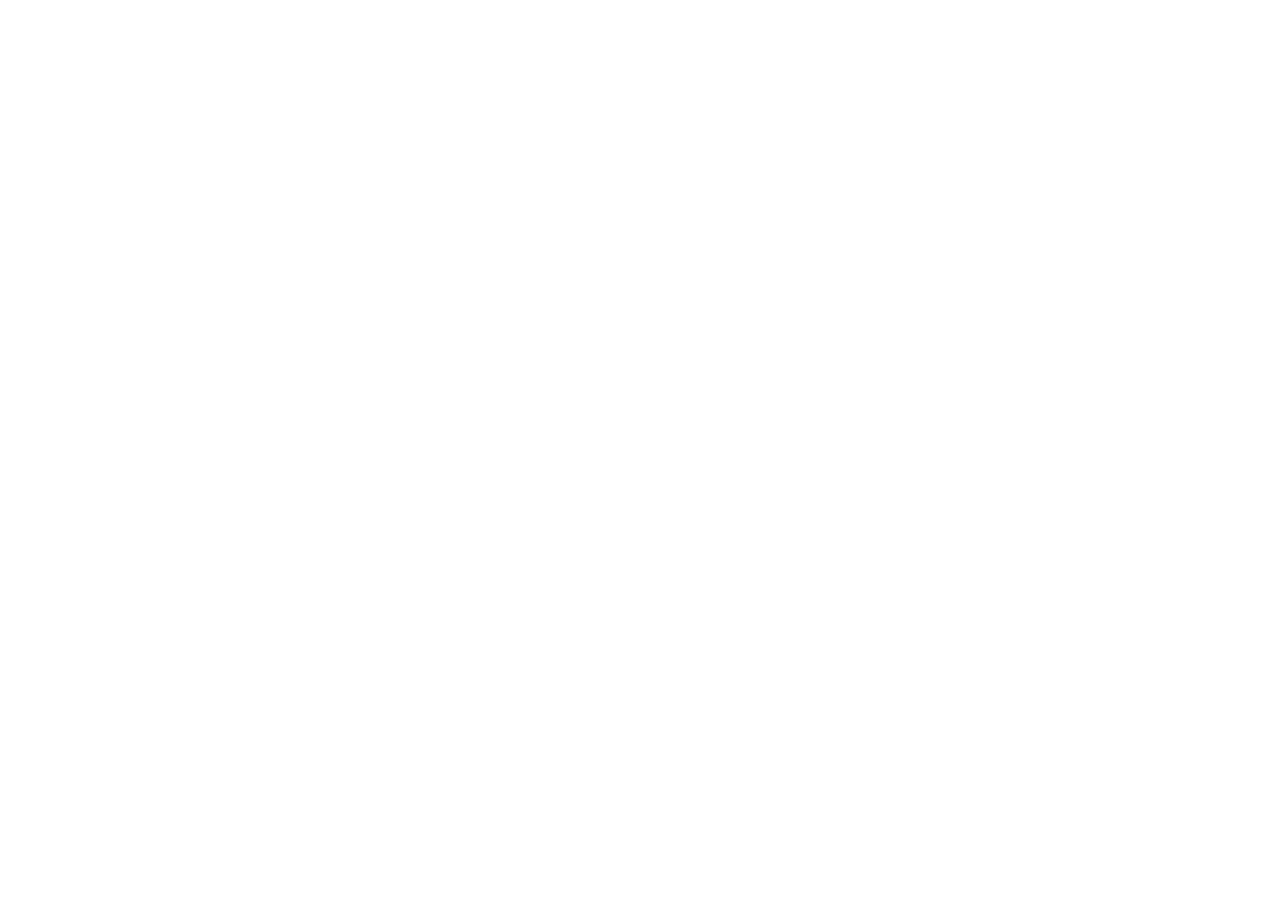
==== index.html @ 5cf5d4e7 "调整文件夹位置" ====
<!DOCTYPE html>
<html lang="en">
<head>
    <meta charset="UTF-8">
    <meta name="viewport" content="width=device-width, initial-scale=1.0">
    <title>Document</title>
</head>
<body>
    
</body>
</html>
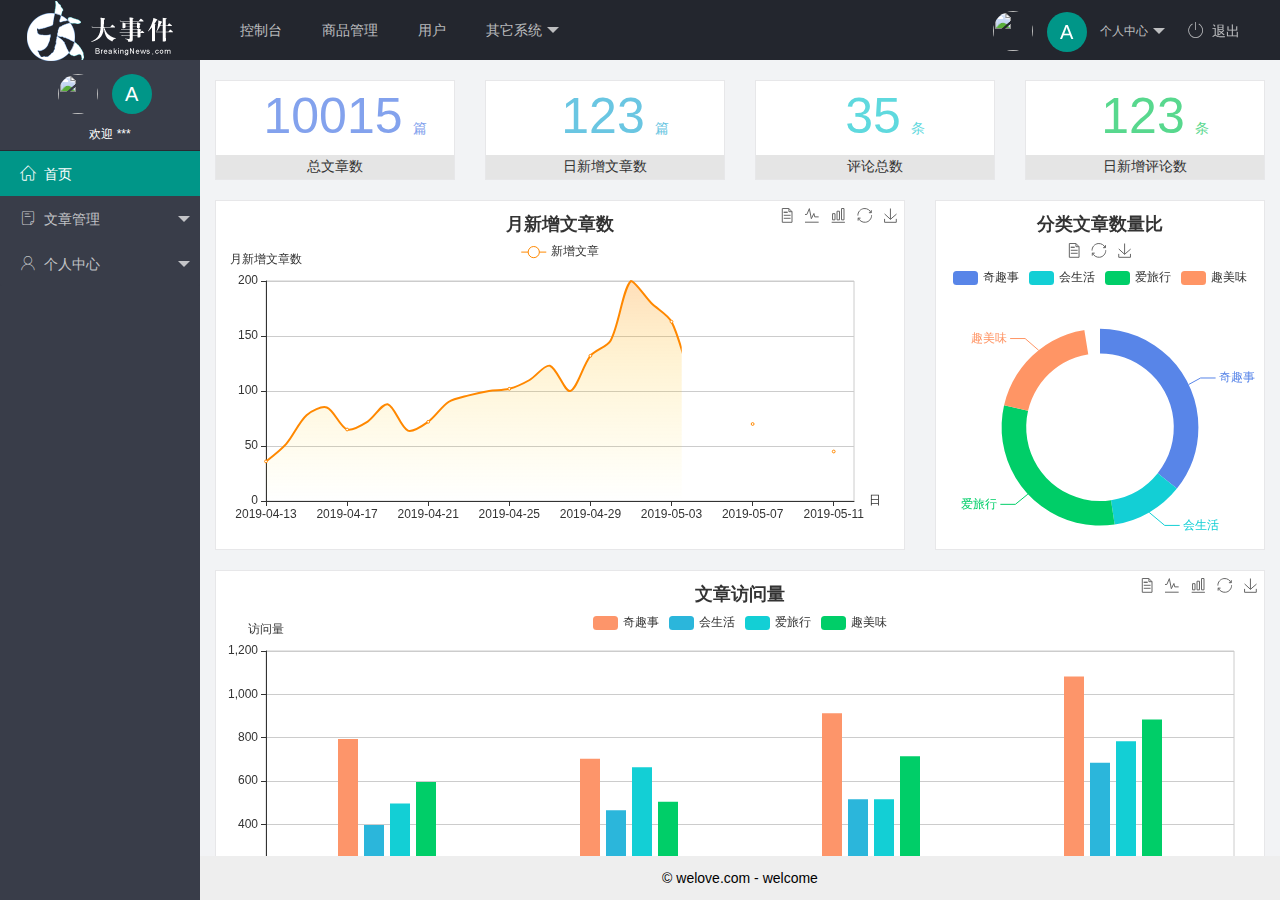
==== commit f9eed63c: "index.html over" ====
--- a/index.html
+++ b/index.html
@@ -1,11 +1,104 @@
 <!DOCTYPE html>
 <html lang="en">
+
 <head>
     <meta charset="UTF-8">
     <meta name="viewport" content="width=device-width, initial-scale=1.0">
-    <title>Document</title>
+    <title>后台首页</title>
+    <!-- <link rel="icon" href="favicon.ico"> -->
+    <link rel="stylesheet" href="/assets/lib/layui/css/layui.css">
+    <link rel="stylesheet" href="/assets/fonts/iconfont.css">
+    <link rel="stylesheet" href="/assets/css/index.css">
+    <script src="/assets/lib/jquery.js"></script>
+    <script src="/assets/js/baseAjax.js"></script>
+    <script src="/assets/js/index.js"></script>
 </head>
-<body>
-    
+
+<body class="layui-layout-body">
+    <div class="layui-layout layui-layout-admin">
+        <div class="layui-header">
+            <div class="layui-logo">
+                <img src="/assets/images/logo.png" alt="">
+            </div>
+            <!-- 头部区域（可配合layui已有的水平导航） -->
+            <ul class="layui-nav layui-layout-left">
+                <li class="layui-nav-item"><a href="">控制台</a></li>
+                <li class="layui-nav-item"><a href="">商品管理</a></li>
+                <li class="layui-nav-item"><a href="">用户</a></li>
+                <li class="layui-nav-item">
+                    <a href="javascript:;">其它系统</a>
+                    <dl class="layui-nav-child">
+                        <dd><a href="">邮件管理</a></dd>
+                        <dd><a href="">消息管理</a></dd>
+                        <dd><a href="">授权管理</a></dd>
+                    </dl>
+                </li>
+            </ul>
+            <ul class="layui-nav layui-layout-right">
+                <li class="layui-nav-item">
+                    <a href="javascript:;" class="userinfo">
+                        <img src="http://t.cn/RCzsdCq" class="layui-nav-img" />
+                        <span class="text-avatar">A</span>
+                        个人中心
+                    </a>
+                    <dl class="layui-nav-child">
+                        <dd><a href="/user/user_info.html" target="fm">基本资料</a></dd>
+                        <dd><a href="">更换头像</a></dd>
+                        <dd><a href="">重置密码</a></dd>
+                    </dl>
+                </li>
+                <li class="layui-nav-item"><a href="javascript:;" id="btn-logout"><span
+                            class="iconfont icon-tuichu"></span>退出</a></li>
+            </ul>
+        </div>
+
+        <div class="layui-side layui-bg-black">
+            <div class="layui-side-scroll">
+                <div class="userinfo">
+                    <img src="http://t.cn/RCzsdCq" class="layui-nav-img" />
+                    <span class="text-avatar">A</span>
+                    <div id="welcome">欢迎 ***</div>
+                </div>
+                <!-- 左侧导航区域（可配合layui已有的垂直导航） -->
+                <ul class="layui-nav layui-nav-tree" lay-shrink="all" lay-filter="test">
+                    <li class="layui-nav-item layui-this">
+                        <a href="/home/dashboard.html" target="fm"><span class="iconfont icon-home"></span>首页</a>
+                    </li>
+                    <li class="layui-nav-item">
+                        <a href="javascript:;"><span class="iconfont icon-16"></span>文章管理</a>
+                        <dl class="layui-nav-child">
+                            <dd><a href="javascript:;"><i class="layui-icon layui-icon-app"></i>文章类别</a></dd>
+                            <dd><a href="javascript:;"><i class="layui-icon layui-icon-app"></i>文章列表</a></dd>
+                            <dd><a href="javascript:;"><i class="layui-icon layui-icon-app"></i>发布文章</a></dd>
+                        </dl>
+                    </li>
+                    <li class="layui-nav-item">
+                        <a href="javascript:;"><span class="iconfont icon-user"></span>个人中心</a>
+                        <dl class="layui-nav-child">
+                            <dd><a href="/user/user_info.html" target="fm"><i
+                                        class="layui-icon layui-icon-app"></i>基本资料</a></dd>
+                            <dd><a href="javascript:;"><i class="layui-icon layui-icon-app"></i>更换头像</a></dd>
+                            <dd><a href="javascript:;"><i class="layui-icon layui-icon-app"></i>重置密码</a></dd>
+                        </dl>
+                    </li>
+                </ul>
+            </div>
+        </div>
+
+        <div class="layui-body">
+            <!-- 内容主体区域 -->
+            <iframe name="fm" src="/home/dashboard.html" frameborder="0">
+
+            </iframe>
+        </div>
+
+        <div class="layui-footer">
+            <!-- 底部固定区域 -->
+            © welove.com - welcome
+        </div>
+    </div>
+    <script src="/assets/lib/layui/layui.all.js"></script>
+
 </body>
+
 </html>--- a/assets/lib/layui/css/layui.css
+++ b/assets/lib/layui/css/layui.css
@@ -0,0 +1,2 @@
+/** layui-v2.5.5 MIT License By https://www.layui.com */
+ .layui-inline,img{display:inline-block;vertical-align:middle}h1,h2,h3,h4,h5,h6{font-weight:400}.layui-edge,.layui-header,.layui-inline,.layui-main{position:relative}.layui-body,.layui-edge,.layui-elip{overflow:hidden}.layui-btn,.layui-edge,.layui-inline,img{vertical-align:middle}.layui-btn,.layui-disabled,.layui-icon,.layui-unselect{-moz-user-select:none;-webkit-user-select:none;-ms-user-select:none}.layui-elip,.layui-form-checkbox span,.layui-form-pane .layui-form-label{text-overflow:ellipsis;white-space:nowrap}.layui-breadcrumb,.layui-tree-btnGroup{visibility:hidden}blockquote,body,button,dd,div,dl,dt,form,h1,h2,h3,h4,h5,h6,input,li,ol,p,pre,td,textarea,th,ul{margin:0;padding:0;-webkit-tap-highlight-color:rgba(0,0,0,0)}a:active,a:hover{outline:0}img{border:none}li{list-style:none}table{border-collapse:collapse;border-spacing:0}h4,h5,h6{font-size:100%}button,input,optgroup,option,select,textarea{font-family:inherit;font-size:inherit;font-style:inherit;font-weight:inherit;outline:0}pre{white-space:pre-wrap;white-space:-moz-pre-wrap;white-space:-pre-wrap;white-space:-o-pre-wrap;word-wrap:break-word}body{line-height:24px;font:14px Helvetica Neue,Helvetica,PingFang SC,Tahoma,Arial,sans-serif}hr{height:1px;margin:10px 0;border:0;clear:both}a{color:#333;text-decoration:none}a:hover{color:#777}a cite{font-style:normal;*cursor:pointer}.layui-border-box,.layui-border-box *{box-sizing:border-box}.layui-box,.layui-box *{box-sizing:content-box}.layui-clear{clear:both;*zoom:1}.layui-clear:after{content:'\20';clear:both;*zoom:1;display:block;height:0}.layui-inline{*display:inline;*zoom:1}.layui-edge{display:inline-block;width:0;height:0;border-width:6px;border-style:dashed;border-color:transparent}.layui-edge-top{top:-4px;border-bottom-color:#999;border-bottom-style:solid}.layui-edge-right{border-left-color:#999;border-left-style:solid}.layui-edge-bottom{top:2px;border-top-color:#999;border-top-style:solid}.layui-edge-left{border-right-color:#999;border-right-style:solid}.layui-disabled,.layui-disabled:hover{color:#d2d2d2!important;cursor:not-allowed!important}.layui-circle{border-radius:100%}.layui-show{display:block!important}.layui-hide{display:none!important}@font-face{font-family:layui-icon;src:url(../font/iconfont.eot?v=250);src:url(../font/iconfont.eot?v=250#iefix) format('embedded-opentype'),url(../font/iconfont.woff2?v=250) format('woff2'),url(../font/iconfont.woff?v=250) format('woff'),url(../font/iconfont.ttf?v=250) format('truetype'),url(../font/iconfont.svg?v=250#layui-icon) format('svg')}.layui-icon{font-family:layui-icon!important;font-size:16px;font-style:normal;-webkit-font-smoothing:antialiased;-moz-osx-font-smoothing:grayscale}.layui-icon-reply-fill:before{content:"\e611"}.layui-icon-set-fill:before{content:"\e614"}.layui-icon-menu-fill:before{content:"\e60f"}.layui-icon-search:before{content:"\e615"}.layui-icon-share:before{content:"\e641"}.layui-icon-set-sm:before{content:"\e620"}.layui-icon-engine:before{content:"\e628"}.layui-icon-close:before{content:"\1006"}.layui-icon-close-fill:before{content:"\1007"}.layui-icon-chart-screen:before{content:"\e629"}.layui-icon-star:before{content:"\e600"}.layui-icon-circle-dot:before{content:"\e617"}.layui-icon-chat:before{content:"\e606"}.layui-icon-release:before{content:"\e609"}.layui-icon-list:before{content:"\e60a"}.layui-icon-chart:before{content:"\e62c"}.layui-icon-ok-circle:before{content:"\1005"}.layui-icon-layim-theme:before{content:"\e61b"}.layui-icon-table:before{content:"\e62d"}.layui-icon-right:before{content:"\e602"}.layui-icon-left:before{content:"\e603"}.layui-icon-cart-simple:before{content:"\e698"}.layui-icon-face-cry:before{content:"\e69c"}.layui-icon-face-smile:before{content:"\e6af"}.layui-icon-survey:before{content:"\e6b2"}.layui-icon-tree:before{content:"\e62e"}.layui-icon-upload-circle:before{content:"\e62f"}.layui-icon-add-circle:before{content:"\e61f"}.layui-icon-download-circle:before{content:"\e601"}.layui-icon-templeate-1:before{content:"\e630"}.layui-icon-util:before{content:"\e631"}.layui-icon-face-surprised:before{content:"\e664"}.layui-icon-edit:before{content:"\e642"}.layui-icon-speaker:before{content:"\e645"}.layui-icon-down:before{content:"\e61a"}.layui-icon-file:before{content:"\e621"}.layui-icon-layouts:before{content:"\e632"}.layui-icon-rate-half:before{content:"\e6c9"}.layui-icon-add-circle-fine:before{content:"\e608"}.layui-icon-prev-circle:before{content:"\e633"}.layui-icon-read:before{content:"\e705"}.layui-icon-404:before{content:"\e61c"}.layui-icon-carousel:before{content:"\e634"}.layui-icon-help:before{content:"\e607"}.layui-icon-code-circle:before{content:"\e635"}.layui-icon-water:before{content:"\e636"}.layui-icon-username:before{content:"\e66f"}.layui-icon-find-fill:before{content:"\e670"}.layui-icon-about:before{content:"\e60b"}.layui-icon-location:before{content:"\e715"}.layui-icon-up:before{content:"\e619"}.layui-icon-pause:before{content:"\e651"}.layui-icon-date:before{content:"\e637"}.layui-icon-layim-uploadfile:before{content:"\e61d"}.layui-icon-delete:before{content:"\e640"}.layui-icon-play:before{content:"\e652"}.layui-icon-top:before{content:"\e604"}.layui-icon-friends:before{content:"\e612"}.layui-icon-refresh-3:before{content:"\e9aa"}.layui-icon-ok:before{content:"\e605"}.layui-icon-layer:before{content:"\e638"}.layui-icon-face-smile-fine:before{content:"\e60c"}.layui-icon-dollar:before{content:"\e659"}.layui-icon-group:before{content:"\e613"}.layui-icon-layim-download:before{content:"\e61e"}.layui-icon-picture-fine:before{content:"\e60d"}.layui-icon-link:before{content:"\e64c"}.layui-icon-diamond:before{content:"\e735"}.layui-icon-log:before{content:"\e60e"}.layui-icon-rate-solid:before{content:"\e67a"}.layui-icon-fonts-del:before{content:"\e64f"}.layui-icon-unlink:before{content:"\e64d"}.layui-icon-fonts-clear:before{content:"\e639"}.layui-icon-triangle-r:before{content:"\e623"}.layui-icon-circle:before{content:"\e63f"}.layui-icon-radio:before{content:"\e643"}.layui-icon-align-center:before{content:"\e647"}.layui-icon-align-right:before{content:"\e648"}.layui-icon-align-left:before{content:"\e649"}.layui-icon-loading-1:before{content:"\e63e"}.layui-icon-return:before{content:"\e65c"}.layui-icon-fonts-strong:before{content:"\e62b"}.layui-icon-upload:before{content:"\e67c"}.layui-icon-dialogue:before{content:"\e63a"}.layui-icon-video:before{content:"\e6ed"}.layui-icon-headset:before{content:"\e6fc"}.layui-icon-cellphone-fine:before{content:"\e63b"}.layui-icon-add-1:before{content:"\e654"}.layui-icon-face-smile-b:before{content:"\e650"}.layui-icon-fonts-html:before{content:"\e64b"}.layui-icon-form:before{content:"\e63c"}.layui-icon-cart:before{content:"\e657"}.layui-icon-camera-fill:before{content:"\e65d"}.layui-icon-tabs:before{content:"\e62a"}.layui-icon-fonts-code:before{content:"\e64e"}.layui-icon-fire:before{content:"\e756"}.layui-icon-set:before{content:"\e716"}.layui-icon-fonts-u:before{content:"\e646"}.layui-icon-triangle-d:before{content:"\e625"}.layui-icon-tips:before{content:"\e702"}.layui-icon-picture:before{content:"\e64a"}.layui-icon-more-vertical:before{content:"\e671"}.layui-icon-flag:before{content:"\e66c"}.layui-icon-loading:before{content:"\e63d"}.layui-icon-fonts-i:before{content:"\e644"}.layui-icon-refresh-1:before{content:"\e666"}.layui-icon-rmb:before{content:"\e65e"}.layui-icon-home:before{content:"\e68e"}.layui-icon-user:before{content:"\e770"}.layui-icon-notice:before{content:"\e667"}.layui-icon-login-weibo:before{content:"\e675"}.layui-icon-voice:before{content:"\e688"}.layui-icon-upload-drag:before{content:"\e681"}.layui-icon-login-qq:before{content:"\e676"}.layui-icon-snowflake:before{content:"\e6b1"}.layui-icon-file-b:before{content:"\e655"}.layui-icon-template:before{content:"\e663"}.layui-icon-auz:before{content:"\e672"}.layui-icon-console:before{content:"\e665"}.layui-icon-app:before{content:"\e653"}.layui-icon-prev:before{content:"\e65a"}.layui-icon-website:before{content:"\e7ae"}.layui-icon-next:before{content:"\e65b"}.layui-icon-component:before{content:"\e857"}.layui-icon-more:before{content:"\e65f"}.layui-icon-login-wechat:before{content:"\e677"}.layui-icon-shrink-right:before{content:"\e668"}.layui-icon-spread-left:before{content:"\e66b"}.layui-icon-camera:before{content:"\e660"}.layui-icon-note:before{content:"\e66e"}.layui-icon-refresh:before{content:"\e669"}.layui-icon-female:before{content:"\e661"}.layui-icon-male:before{content:"\e662"}.layui-icon-password:before{content:"\e673"}.layui-icon-senior:before{content:"\e674"}.layui-icon-theme:before{content:"\e66a"}.layui-icon-tread:before{content:"\e6c5"}.layui-icon-praise:before{content:"\e6c6"}.layui-icon-star-fill:before{content:"\e658"}.layui-icon-rate:before{content:"\e67b"}.layui-icon-template-1:before{content:"\e656"}.layui-icon-vercode:before{content:"\e679"}.layui-icon-cellphone:before{content:"\e678"}.layui-icon-screen-full:before{content:"\e622"}.layui-icon-screen-restore:before{content:"\e758"}.layui-icon-cols:before{content:"\e610"}.layui-icon-export:before{content:"\e67d"}.layui-icon-print:before{content:"\e66d"}.layui-icon-slider:before{content:"\e714"}.layui-icon-addition:before{content:"\e624"}.layui-icon-subtraction:before{content:"\e67e"}.layui-icon-service:before{content:"\e626"}.layui-icon-transfer:before{content:"\e691"}.layui-main{width:1140px;margin:0 auto}.layui-header{z-index:1000;height:60px}.layui-header a:hover{transition:all .5s;-webkit-transition:all .5s}.layui-side{position:fixed;left:0;top:0;bottom:0;z-index:999;width:200px;overflow-x:hidden}.layui-side-scroll{position:relative;width:220px;height:100%;overflow-x:hidden}.layui-body{position:absolute;left:200px;right:0;top:0;bottom:0;z-index:998;width:auto;overflow-y:auto;box-sizing:border-box}.layui-layout-body{overflow:hidden}.layui-layout-admin .layui-header{background-color:#23262E}.layui-layout-admin .layui-side{top:60px;width:200px;overflow-x:hidden}.layui-layout-admin .layui-body{position:fixed;top:60px;bottom:44px}.layui-layout-admin .layui-main{width:auto;margin:0 15px}.layui-layout-admin .layui-footer{position:fixed;left:200px;right:0;bottom:0;height:44px;line-height:44px;padding:0 15px;background-color:#eee}.layui-layout-admin .layui-logo{position:absolute;left:0;top:0;width:200px;height:100%;line-height:60px;text-align:center;color:#009688;font-size:16px}.layui-layout-admin .layui-header .layui-nav{background:0 0}.layui-layout-left{position:absolute!important;left:200px;top:0}.layui-layout-right{position:absolute!important;right:0;top:0}.layui-container{position:relative;margin:0 auto;padding:0 15px;box-sizing:border-box}.layui-fluid{position:relative;margin:0 auto;padding:0 15px}.layui-row:after,.layui-row:before{content:'';display:block;clear:both}.layui-col-lg1,.layui-col-lg10,.layui-col-lg11,.layui-col-lg12,.layui-col-lg2,.layui-col-lg3,.layui-col-lg4,.layui-col-lg5,.layui-col-lg6,.layui-col-lg7,.layui-col-lg8,.layui-col-lg9,.layui-col-md1,.layui-col-md10,.layui-col-md11,.layui-col-md12,.layui-col-md2,.layui-col-md3,.layui-col-md4,.layui-col-md5,.layui-col-md6,.layui-col-md7,.layui-col-md8,.layui-col-md9,.layui-col-sm1,.layui-col-sm10,.layui-col-sm11,.layui-col-sm12,.layui-col-sm2,.layui-col-sm3,.layui-col-sm4,.layui-col-sm5,.layui-col-sm6,.layui-col-sm7,.layui-col-sm8,.layui-col-sm9,.layui-col-xs1,.layui-col-xs10,.layui-col-xs11,.layui-col-xs12,.layui-col-xs2,.layui-col-xs3,.layui-col-xs4,.layui-col-xs5,.layui-col-xs6,.layui-col-xs7,.layui-col-xs8,.layui-col-xs9{position:relative;display:block;box-sizing:border-box}.layui-col-xs1,.layui-col-xs10,.layui-col-xs11,.layui-col-xs12,.layui-col-xs2,.layui-col-xs3,.layui-col-xs4,.layui-col-xs5,.layui-col-xs6,.layui-col-xs7,.layui-col-xs8,.layui-col-xs9{float:left}.layui-col-xs1{width:8.33333333%}.layui-col-xs2{width:16.66666667%}.layui-col-xs3{width:25%}.layui-col-xs4{width:33.33333333%}.layui-col-xs5{width:41.66666667%}.layui-col-xs6{width:50%}.layui-col-xs7{width:58.33333333%}.layui-col-xs8{width:66.66666667%}.layui-col-xs9{width:75%}.layui-col-xs10{width:83.33333333%}.layui-col-xs11{width:91.66666667%}.layui-col-xs12{width:100%}.layui-col-xs-offset1{margin-left:8.33333333%}.layui-col-xs-offset2{margin-left:16.66666667%}.layui-col-xs-offset3{margin-left:25%}.layui-col-xs-offset4{margin-left:33.33333333%}.layui-col-xs-offset5{margin-left:41.66666667%}.layui-col-xs-offset6{margin-left:50%}.layui-col-xs-offset7{margin-left:58.33333333%}.layui-col-xs-offset8{margin-left:66.66666667%}.layui-col-xs-offset9{margin-left:75%}.layui-col-xs-offset10{margin-left:83.33333333%}.layui-col-xs-offset11{margin-left:91.66666667%}.layui-col-xs-offset12{margin-left:100%}@media screen and (max-width:768px){.layui-hide-xs{display:none!important}.layui-show-xs-block{display:block!important}.layui-show-xs-inline{display:inline!important}.layui-show-xs-inline-block{display:inline-block!important}}@media screen and (min-width:768px){.layui-container{width:750px}.layui-hide-sm{display:none!important}.layui-show-sm-block{display:block!important}.layui-show-sm-inline{display:inline!important}.layui-show-sm-inline-block{display:inline-block!important}.layui-col-sm1,.layui-col-sm10,.layui-col-sm11,.layui-col-sm12,.layui-col-sm2,.layui-col-sm3,.layui-col-sm4,.layui-col-sm5,.layui-col-sm6,.layui-col-sm7,.layui-col-sm8,.layui-col-sm9{float:left}.layui-col-sm1{width:8.33333333%}.layui-col-sm2{width:16.66666667%}.layui-col-sm3{width:25%}.layui-col-sm4{width:33.33333333%}.layui-col-sm5{width:41.66666667%}.layui-col-sm6{width:50%}.layui-col-sm7{width:58.33333333%}.layui-col-sm8{width:66.66666667%}.layui-col-sm9{width:75%}.layui-col-sm10{width:83.33333333%}.layui-col-sm11{width:91.66666667%}.layui-col-sm12{width:100%}.layui-col-sm-offset1{margin-left:8.33333333%}.layui-col-sm-offset2{margin-left:16.66666667%}.layui-col-sm-offset3{margin-left:25%}.layui-col-sm-offset4{margin-left:33.33333333%}.layui-col-sm-offset5{margin-left:41.66666667%}.layui-col-sm-offset6{margin-left:50%}.layui-col-sm-offset7{margin-left:58.33333333%}.layui-col-sm-offset8{margin-left:66.66666667%}.layui-col-sm-offset9{margin-left:75%}.layui-col-sm-offset10{margin-left:83.33333333%}.layui-col-sm-offset11{margin-left:91.66666667%}.layui-col-sm-offset12{margin-left:100%}}@media screen and (min-width:992px){.layui-container{width:970px}.layui-hide-md{display:none!important}.layui-show-md-block{display:block!important}.layui-show-md-inline{display:inline!important}.layui-show-md-inline-block{display:inline-block!important}.layui-col-md1,.layui-col-md10,.layui-col-md11,.layui-col-md12,.layui-col-md2,.layui-col-md3,.layui-col-md4,.layui-col-md5,.layui-col-md6,.layui-col-md7,.layui-col-md8,.layui-col-md9{float:left}.layui-col-md1{width:8.33333333%}.layui-col-md2{width:16.66666667%}.layui-col-md3{width:25%}.layui-col-md4{width:33.33333333%}.layui-col-md5{width:41.66666667%}.layui-col-md6{width:50%}.layui-col-md7{width:58.33333333%}.layui-col-md8{width:66.66666667%}.layui-col-md9{width:75%}.layui-col-md10{width:83.33333333%}.layui-col-md11{width:91.66666667%}.layui-col-md12{width:100%}.layui-col-md-offset1{margin-left:8.33333333%}.layui-col-md-offset2{margin-left:16.66666667%}.layui-col-md-offset3{margin-left:25%}.layui-col-md-offset4{margin-left:33.33333333%}.layui-col-md-offset5{margin-left:41.66666667%}.layui-col-md-offset6{margin-left:50%}.layui-col-md-offset7{margin-left:58.33333333%}.layui-col-md-offset8{margin-left:66.66666667%}.layui-col-md-offset9{margin-left:75%}.layui-col-md-offset10{margin-left:83.33333333%}.layui-col-md-offset11{margin-left:91.66666667%}.layui-col-md-offset12{margin-left:100%}}@media screen and (min-width:1200px){.layui-container{width:1170px}.layui-hide-lg{display:none!important}.layui-show-lg-block{display:block!important}.layui-show-lg-inline{display:inline!important}.layui-show-lg-inline-block{display:inline-block!important}.layui-col-lg1,.layui-col-lg10,.layui-col-lg11,.layui-col-lg12,.layui-col-lg2,.layui-col-lg3,.layui-col-lg4,.layui-col-lg5,.layui-col-lg6,.layui-col-lg7,.layui-col-lg8,.layui-col-lg9{float:left}.layui-col-lg1{width:8.33333333%}.layui-col-lg2{width:16.66666667%}.layui-col-lg3{width:25%}.layui-col-lg4{width:33.33333333%}.layui-col-lg5{width:41.66666667%}.layui-col-lg6{width:50%}.layui-col-lg7{width:58.33333333%}.layui-col-lg8{width:66.66666667%}.layui-col-lg9{width:75%}.layui-col-lg10{width:83.33333333%}.layui-col-lg11{width:91.66666667%}.layui-col-lg12{width:100%}.layui-col-lg-offset1{margin-left:8.33333333%}.layui-col-lg-offset2{margin-left:16.66666667%}.layui-col-lg-offset3{margin-left:25%}.layui-col-lg-offset4{margin-left:33.33333333%}.layui-col-lg-offset5{margin-left:41.66666667%}.layui-col-lg-offset6{margin-left:50%}.layui-col-lg-offset7{margin-left:58.33333333%}.layui-col-lg-offset8{margin-left:66.66666667%}.layui-col-lg-offset9{margin-left:75%}.layui-col-lg-offset10{margin-left:83.33333333%}.layui-col-lg-offset11{margin-left:91.66666667%}.layui-col-lg-offset12{margin-left:100%}}.layui-col-space1{margin:-.5px}.layui-col-space1>*{padding:.5px}.layui-col-space3{margin:-1.5px}.layui-col-space3>*{padding:1.5px}.layui-col-space5{margin:-2.5px}.layui-col-space5>*{padding:2.5px}.layui-col-space8{margin:-3.5px}.layui-col-space8>*{padding:3.5px}.layui-col-space10{margin:-5px}.layui-col-space10>*{padding:5px}.layui-col-space12{margin:-6px}.layui-col-space12>*{padding:6px}.layui-col-space15{margin:-7.5px}.layui-col-space15>*{padding:7.5px}.layui-col-space18{margin:-9px}.layui-col-space18>*{padding:9px}.layui-col-space20{margin:-10px}.layui-col-space20>*{padding:10px}.layui-col-space22{margin:-11px}.layui-col-space22>*{padding:11px}.layui-col-space25{margin:-12.5px}.layui-col-space25>*{padding:12.5px}.layui-col-space30{margin:-15px}.layui-col-space30>*{padding:15px}.layui-btn,.layui-input,.layui-select,.layui-textarea,.layui-upload-button{outline:0;-webkit-appearance:none;transition:all .3s;-webkit-transition:all .3s;box-sizing:border-box}.layui-elem-quote{margin-bottom:10px;padding:15px;line-height:22px;border-left:5px solid #009688;border-radius:0 2px 2px 0;background-color:#f2f2f2}.layui-quote-nm{border-style:solid;border-width:1px 1px 1px 5px;background:0 0}.layui-elem-field{margin-bottom:10px;padding:0;border-width:1px;border-style:solid}.layui-elem-field legend{margin-left:20px;padding:0 10px;font-size:20px;font-weight:300}.layui-field-title{margin:10px 0 20px;border-width:1px 0 0}.layui-field-box{padding:10px 15px}.layui-field-title .layui-field-box{padding:10px 0}.layui-progress{position:relative;height:6px;border-radius:20px;background-color:#e2e2e2}.layui-progress-bar{position:absolute;left:0;top:0;width:0;max-width:100%;height:6px;border-radius:20px;text-align:right;background-color:#5FB878;transition:all .3s;-webkit-transition:all .3s}.layui-progress-big,.layui-progress-big .layui-progress-bar{height:18px;line-height:18px}.layui-progress-text{position:relative;top:-20px;line-height:18px;font-size:12px;color:#666}.layui-progress-big .layui-progress-text{position:static;padding:0 10px;color:#fff}.layui-collapse{border-width:1px;border-style:solid;border-radius:2px}.layui-colla-content,.layui-colla-item{border-top-width:1px;border-top-style:solid}.layui-colla-item:first-child{border-top:none}.layui-colla-title{position:relative;height:42px;line-height:42px;padding:0 15px 0 35px;color:#333;background-color:#f2f2f2;cursor:pointer;font-size:14px;overflow:hidden}.layui-colla-content{display:none;padding:10px 15px;line-height:22px;color:#666}.layui-colla-icon{position:absolute;left:15px;top:0;font-size:14px}.layui-card{margin-bottom:15px;border-radius:2px;background-color:#fff;box-shadow:0 1px 2px 0 rgba(0,0,0,.05)}.layui-card:last-child{margin-bottom:0}.layui-card-header{position:relative;height:42px;line-height:42px;padding:0 15px;border-bottom:1px solid #f6f6f6;color:#333;border-radius:2px 2px 0 0;font-size:14px}.layui-bg-black,.layui-bg-blue,.layui-bg-cyan,.layui-bg-green,.layui-bg-orange,.layui-bg-red{color:#fff!important}.layui-card-body{position:relative;padding:10px 15px;line-height:24px}.layui-card-body[pad15]{padding:15px}.layui-card-body[pad20]{padding:20px}.layui-card-body .layui-table{margin:5px 0}.layui-card .layui-tab{margin:0}.layui-panel-window{position:relative;padding:15px;border-radius:0;border-top:5px solid #E6E6E6;background-color:#fff}.layui-auxiliar-moving{position:fixed;left:0;right:0;top:0;bottom:0;width:100%;height:100%;background:0 0;z-index:9999999999}.layui-form-label,.layui-form-mid,.layui-form-select,.layui-input-block,.layui-input-inline,.layui-textarea{position:relative}.layui-bg-red{background-color:#FF5722!important}.layui-bg-orange{background-color:#FFB800!important}.layui-bg-green{background-color:#009688!important}.layui-bg-cyan{background-color:#2F4056!important}.layui-bg-blue{background-color:#1E9FFF!important}.layui-bg-black{background-color:#393D49!important}.layui-bg-gray{background-color:#eee!important;color:#666!important}.layui-badge-rim,.layui-colla-content,.layui-colla-item,.layui-collapse,.layui-elem-field,.layui-form-pane .layui-form-item[pane],.layui-form-pane .layui-form-label,.layui-input,.layui-layedit,.layui-layedit-tool,.layui-quote-nm,.layui-select,.layui-tab-bar,.layui-tab-card,.layui-tab-title,.layui-tab-title .layui-this:after,.layui-textarea{border-color:#e6e6e6}.layui-timeline-item:before,hr{background-color:#e6e6e6}.layui-text{line-height:22px;font-size:14px;color:#666}.layui-text h1,.layui-text h2,.layui-text h3{font-weight:500;color:#333}.layui-text h1{font-size:30px}.layui-text h2{font-size:24px}.layui-text h3{font-size:18px}.layui-text a:not(.layui-btn){color:#01AAED}.layui-text a:not(.layui-btn):hover{text-decoration:underline}.layui-text ul{padding:5px 0 5px 15px}.layui-text ul li{margin-top:5px;list-style-type:disc}.layui-text em,.layui-word-aux{color:#999!important;padding:0 5px!important}.layui-btn{display:inline-block;height:38px;line-height:38px;padding:0 18px;background-color:#009688;color:#fff;white-space:nowrap;text-align:center;font-size:14px;border:none;border-radius:2px;cursor:pointer}.layui-btn:hover{opacity:.8;filter:alpha(opacity=80);color:#fff}.layui-btn:active{opacity:1;filter:alpha(opacity=100)}.layui-btn+.layui-btn{margin-left:10px}.layui-btn-container{font-size:0}.layui-btn-container .layui-btn{margin-right:10px;margin-bottom:10px}.layui-btn-container .layui-btn+.layui-btn{margin-left:0}.layui-table .layui-btn-container .layui-btn{margin-bottom:9px}.layui-btn-radius{border-radius:100px}.layui-btn .layui-icon{margin-right:3px;font-size:18px;vertical-align:bottom;vertical-align:middle\9}.layui-btn-primary{border:1px solid #C9C9C9;background-color:#fff;color:#555}.layui-btn-primary:hover{border-color:#009688;color:#333}.layui-btn-normal{background-color:#1E9FFF}.layui-btn-warm{background-color:#FFB800}.layui-btn-danger{background-color:#FF5722}.layui-btn-checked{background-color:#5FB878}.layui-btn-disabled,.layui-btn-disabled:active,.layui-btn-disabled:hover{border:1px solid #e6e6e6;background-color:#FBFBFB;color:#C9C9C9;cursor:not-allowed;opacity:1}.layui-btn-lg{height:44px;line-height:44px;padding:0 25px;font-size:16px}.layui-btn-sm{height:30px;line-height:30px;padding:0 10px;font-size:12px}.layui-btn-sm i{font-size:16px!important}.layui-btn-xs{height:22px;line-height:22px;padding:0 5px;font-size:12px}.layui-btn-xs i{font-size:14px!important}.layui-btn-group{display:inline-block;vertical-align:middle;font-size:0}.layui-btn-group .layui-btn{margin-left:0!important;margin-right:0!important;border-left:1px solid rgba(255,255,255,.5);border-radius:0}.layui-btn-group .layui-btn-primary{border-left:none}.layui-btn-group .layui-btn-primary:hover{border-color:#C9C9C9;color:#009688}.layui-btn-group .layui-btn:first-child{border-left:none;border-radius:2px 0 0 2px}.layui-btn-group .layui-btn-primary:first-child{border-left:1px solid #c9c9c9}.layui-btn-group .layui-btn:last-child{border-radius:0 2px 2px 0}.layui-btn-group .layui-btn+.layui-btn{margin-left:0}.layui-btn-group+.layui-btn-group{margin-left:10px}.layui-btn-fluid{width:100%}.layui-input,.layui-select,.layui-textarea{height:38px;line-height:1.3;line-height:38px\9;border-width:1px;border-style:solid;background-color:#fff;border-radius:2px}.layui-input::-webkit-input-placeholder,.layui-select::-webkit-input-placeholder,.layui-textarea::-webkit-input-placeholder{line-height:1.3}.layui-input,.layui-textarea{display:block;width:100%;padding-left:10px}.layui-input:hover,.layui-textarea:hover{border-color:#D2D2D2!important}.layui-input:focus,.layui-textarea:focus{border-color:#C9C9C9!important}.layui-textarea{min-height:100px;height:auto;line-height:20px;padding:6px 10px;resize:vertical}.layui-select{padding:0 10px}.layui-form input[type=checkbox],.layui-form input[type=radio],.layui-form select{display:none}.layui-form [lay-ignore]{display:initial}.layui-form-item{margin-bottom:15px;clear:both;*zoom:1}.layui-form-item:after{content:'\20';clear:both;*zoom:1;display:block;height:0}.layui-form-label{float:left;display:block;padding:9px 15px;width:80px;font-weight:400;line-height:20px;text-align:right}.layui-form-label-col{display:block;float:none;padding:9px 0;line-height:20px;text-align:left}.layui-form-item .layui-inline{margin-bottom:5px;margin-right:10px}.layui-input-block{margin-left:110px;min-height:36px}.layui-input-inline{display:inline-block;vertical-align:middle}.layui-form-item .layui-input-inline{float:left;width:190px;margin-right:10px}.layui-form-text .layui-input-inline{width:auto}.layui-form-mid{float:left;display:block;padding:9px 0!important;line-height:20px;margin-right:10px}.layui-form-danger+.layui-form-select .layui-input,.layui-form-danger:focus{border-color:#FF5722!important}.layui-form-select .layui-input{padding-right:30px;cursor:pointer}.layui-form-select .layui-edge{position:absolute;right:10px;top:50%;margin-top:-3px;cursor:pointer;border-width:6px;border-top-color:#c2c2c2;border-top-style:solid;transition:all .3s;-webkit-transition:all .3s}.layui-form-select dl{display:none;position:absolute;left:0;top:42px;padding:5px 0;z-index:899;min-width:100%;border:1px solid #d2d2d2;max-height:300px;overflow-y:auto;background-color:#fff;border-radius:2px;box-shadow:0 2px 4px rgba(0,0,0,.12);box-sizing:border-box}.layui-form-select dl dd,.layui-form-select dl dt{padding:0 10px;line-height:36px;white-space:nowrap;overflow:hidden;text-overflow:ellipsis}.layui-form-select dl dt{font-size:12px;color:#999}.layui-form-select dl dd{cursor:pointer}.layui-form-select dl dd:hover{background-color:#f2f2f2;-webkit-transition:.5s all;transition:.5s all}.layui-form-select .layui-select-group dd{padding-left:20px}.layui-form-select dl dd.layui-select-tips{padding-left:10px!important;color:#999}.layui-form-select dl dd.layui-this{background-color:#5FB878;color:#fff}.layui-form-checkbox,.layui-form-select dl dd.layui-disabled{background-color:#fff}.layui-form-selected dl{display:block}.layui-form-checkbox,.layui-form-checkbox *,.layui-form-switch{display:inline-block;vertical-align:middle}.layui-form-selected .layui-edge{margin-top:-9px;-webkit-transform:rotate(180deg);transform:rotate(180deg);margin-top:-3px\9}:root .layui-form-selected .layui-edge{margin-top:-9px\0/IE9}.layui-form-selectup dl{top:auto;bottom:42px}.layui-select-none{margin:5px 0;text-align:center;color:#999}.layui-select-disabled .layui-disabled{border-color:#eee!important}.layui-select-disabled .layui-edge{border-top-color:#d2d2d2}.layui-form-checkbox{position:relative;height:30px;line-height:30px;margin-right:10px;padding-right:30px;cursor:pointer;font-size:0;-webkit-transition:.1s linear;transition:.1s linear;box-sizing:border-box}.layui-form-checkbox span{padding:0 10px;height:100%;font-size:14px;border-radius:2px 0 0 2px;background-color:#d2d2d2;color:#fff;overflow:hidden}.layui-form-checkbox:hover span{background-color:#c2c2c2}.layui-form-checkbox i{position:absolute;right:0;top:0;width:30px;height:28px;border:1px solid #d2d2d2;border-left:none;border-radius:0 2px 2px 0;color:#fff;font-size:20px;text-align:center}.layui-form-checkbox:hover i{border-color:#c2c2c2;color:#c2c2c2}.layui-form-checked,.layui-form-checked:hover{border-color:#5FB878}.layui-form-checked span,.layui-form-checked:hover span{background-color:#5FB878}.layui-form-checked i,.layui-form-checked:hover i{color:#5FB878}.layui-form-item .layui-form-checkbox{margin-top:4px}.layui-form-checkbox[lay-skin=primary]{height:auto!important;line-height:normal!important;min-width:18px;min-height:18px;border:none!important;margin-right:0;padding-left:28px;padding-right:0;background:0 0}.layui-form-checkbox[lay-skin=primary] span{padding-left:0;padding-right:15px;line-height:18px;background:0 0;color:#666}.layui-form-checkbox[lay-skin=primary] i{right:auto;left:0;width:16px;height:16px;line-height:16px;border:1px solid #d2d2d2;font-size:12px;border-radius:2px;background-color:#fff;-webkit-transition:.1s linear;transition:.1s linear}.layui-form-checkbox[lay-skin=primary]:hover i{border-color:#5FB878;color:#fff}.layui-form-checked[lay-skin=primary] i{border-color:#5FB878!important;background-color:#5FB878;color:#fff}.layui-checkbox-disbaled[lay-skin=primary] span{background:0 0!important;color:#c2c2c2}.layui-checkbox-disbaled[lay-skin=primary]:hover i{border-color:#d2d2d2}.layui-form-item .layui-form-checkbox[lay-skin=primary]{margin-top:10px}.layui-form-switch{position:relative;height:22px;line-height:22px;min-width:35px;padding:0 5px;margin-top:8px;border:1px solid #d2d2d2;border-radius:20px;cursor:pointer;background-color:#fff;-webkit-transition:.1s linear;transition:.1s linear}.layui-form-switch i{position:absolute;left:5px;top:3px;width:16px;height:16px;border-radius:20px;background-color:#d2d2d2;-webkit-transition:.1s linear;transition:.1s linear}.layui-form-switch em{position:relative;top:0;width:25px;margin-left:21px;padding:0!important;text-align:center!important;color:#999!important;font-style:normal!important;font-size:12px}.layui-form-onswitch{border-color:#5FB878;background-color:#5FB878}.layui-checkbox-disbaled,.layui-checkbox-disbaled i{border-color:#e2e2e2!important}.layui-form-onswitch i{left:100%;margin-left:-21px;background-color:#fff}.layui-form-onswitch em{margin-left:5px;margin-right:21px;color:#fff!important}.layui-checkbox-disbaled span{background-color:#e2e2e2!important}.layui-checkbox-disbaled:hover i{color:#fff!important}[lay-radio]{display:none}.layui-form-radio,.layui-form-radio *{display:inline-block;vertical-align:middle}.layui-form-radio{line-height:28px;margin:6px 10px 0 0;padding-right:10px;cursor:pointer;font-size:0}.layui-form-radio *{font-size:14px}.layui-form-radio>i{margin-right:8px;font-size:22px;color:#c2c2c2}.layui-form-radio>i:hover,.layui-form-radioed>i{color:#5FB878}.layui-radio-disbaled>i{color:#e2e2e2!important}.layui-form-pane .layui-form-label{width:110px;padding:8px 15px;height:38px;line-height:20px;border-width:1px;border-style:solid;border-radius:2px 0 0 2px;text-align:center;background-color:#FBFBFB;overflow:hidden;box-sizing:border-box}.layui-form-pane .layui-input-inline{margin-left:-1px}.layui-form-pane .layui-input-block{margin-left:110px;left:-1px}.layui-form-pane .layui-input{border-radius:0 2px 2px 0}.layui-form-pane .layui-form-text .layui-form-label{float:none;width:100%;border-radius:2px;box-sizing:border-box;text-align:left}.layui-form-pane .layui-form-text .layui-input-inline{display:block;margin:0;top:-1px;clear:both}.layui-form-pane .layui-form-text .layui-input-block{margin:0;left:0;top:-1px}.layui-form-pane .layui-form-text .layui-textarea{min-height:100px;border-radius:0 0 2px 2px}.layui-form-pane .layui-form-checkbox{margin:4px 0 4px 10px}.layui-form-pane .layui-form-radio,.layui-form-pane .layui-form-switch{margin-top:6px;margin-left:10px}.layui-form-pane .layui-form-item[pane]{position:relative;border-width:1px;border-style:solid}.layui-form-pane .layui-form-item[pane] .layui-form-label{position:absolute;left:0;top:0;height:100%;border-width:0 1px 0 0}.layui-form-pane .layui-form-item[pane] .layui-input-inline{margin-left:110px}@media screen and (max-width:450px){.layui-form-item .layui-form-label{text-overflow:ellipsis;overflow:hidden;white-space:nowrap}.layui-form-item .layui-inline{display:block;margin-right:0;margin-bottom:20px;clear:both}.layui-form-item .layui-inline:after{content:'\20';clear:both;display:block;height:0}.layui-form-item .layui-input-inline{display:block;float:none;left:-3px;width:auto;margin:0 0 10px 112px}.layui-form-item .layui-input-inline+.layui-form-mid{margin-left:110px;top:-5px;padding:0}.layui-form-item .layui-form-checkbox{margin-right:5px;margin-bottom:5px}}.layui-layedit{border-width:1px;border-style:solid;border-radius:2px}.layui-layedit-tool{padding:3px 5px;border-bottom-width:1px;border-bottom-style:solid;font-size:0}.layedit-tool-fixed{position:fixed;top:0;border-top:1px solid #e2e2e2}.layui-layedit-tool .layedit-tool-mid,.layui-layedit-tool .layui-icon{display:inline-block;vertical-align:middle;text-align:center;font-size:14px}.layui-layedit-tool .layui-icon{position:relative;width:32px;height:30px;line-height:30px;margin:3px 5px;color:#777;cursor:pointer;border-radius:2px}.layui-layedit-tool .layui-icon:hover{color:#393D49}.layui-layedit-tool .layui-icon:active{color:#000}.layui-layedit-tool .layedit-tool-active{background-color:#e2e2e2;color:#000}.layui-layedit-tool .layui-disabled,.layui-layedit-tool .layui-disabled:hover{color:#d2d2d2;cursor:not-allowed}.layui-layedit-tool .layedit-tool-mid{width:1px;height:18px;margin:0 10px;background-color:#d2d2d2}.layedit-tool-html{width:50px!important;font-size:30px!important}.layedit-tool-b,.layedit-tool-code,.layedit-tool-help{font-size:16px!important}.layedit-tool-d,.layedit-tool-face,.layedit-tool-image,.layedit-tool-unlink{font-size:18px!important}.layedit-tool-image input{position:absolute;font-size:0;left:0;top:0;width:100%;height:100%;opacity:.01;filter:Alpha(opacity=1);cursor:pointer}.layui-layedit-iframe iframe{display:block;width:100%}#LAY_layedit_code{overflow:hidden}.layui-laypage{display:inline-block;*display:inline;*zoom:1;vertical-align:middle;margin:10px 0;font-size:0}.layui-laypage>a:first-child,.layui-laypage>a:first-child em{border-radius:2px 0 0 2px}.layui-laypage>a:last-child,.layui-laypage>a:last-child em{border-radius:0 2px 2px 0}.layui-laypage>:first-child{margin-left:0!important}.layui-laypage>:last-child{margin-right:0!important}.layui-laypage a,.layui-laypage button,.layui-laypage input,.layui-laypage select,.layui-laypage span{border:1px solid #e2e2e2}.layui-laypage a,.layui-laypage span{display:inline-block;*display:inline;*zoom:1;vertical-align:middle;padding:0 15px;height:28px;line-height:28px;margin:0 -1px 5px 0;background-color:#fff;color:#333;font-size:12px}.layui-flow-more a *,.layui-laypage input,.layui-table-view select[lay-ignore]{display:inline-block}.layui-laypage a:hover{color:#009688}.layui-laypage em{font-style:normal}.layui-laypage .layui-laypage-spr{color:#999;font-weight:700}.layui-laypage a{text-decoration:none}.layui-laypage .layui-laypage-curr{position:relative}.layui-laypage .layui-laypage-curr em{position:relative;color:#fff}.layui-laypage .layui-laypage-curr .layui-laypage-em{position:absolute;left:-1px;top:-1px;padding:1px;width:100%;height:100%;background-color:#009688}.layui-laypage-em{border-radius:2px}.layui-laypage-next em,.layui-laypage-prev em{font-family:Sim sun;font-size:16px}.layui-laypage .layui-laypage-count,.layui-laypage .layui-laypage-limits,.layui-laypage .layui-laypage-refresh,.layui-laypage .layui-laypage-skip{margin-left:10px;margin-right:10px;padding:0;border:none}.layui-laypage .layui-laypage-limits,.layui-laypage .layui-laypage-refresh{vertical-align:top}.layui-laypage .layui-laypage-refresh i{font-size:18px;cursor:pointer}.layui-laypage select{height:22px;padding:3px;border-radius:2px;cursor:pointer}.layui-laypage .layui-laypage-skip{height:30px;line-height:30px;color:#999}.layui-laypage button,.layui-laypage input{height:30px;line-height:30px;border-radius:2px;vertical-align:top;background-color:#fff;box-sizing:border-box}.layui-laypage input{width:40px;margin:0 10px;padding:0 3px;text-align:center}.layui-laypage input:focus,.layui-laypage select:focus{border-color:#009688!important}.layui-laypage button{margin-left:10px;padding:0 10px;cursor:pointer}.layui-table,.layui-table-view{margin:10px 0}.layui-flow-more{margin:10px 0;text-align:center;color:#999;font-size:14px}.layui-flow-more a{height:32px;line-height:32px}.layui-flow-more a *{vertical-align:top}.layui-flow-more a cite{padding:0 20px;border-radius:3px;background-color:#eee;color:#333;font-style:normal}.layui-flow-more a cite:hover{opacity:.8}.layui-flow-more a i{font-size:30px;color:#737383}.layui-table{width:100%;background-color:#fff;color:#666}.layui-table tr{transition:all .3s;-webkit-transition:all .3s}.layui-table th{text-align:left;font-weight:400}.layui-table tbody tr:hover,.layui-table thead tr,.layui-table-click,.layui-table-header,.layui-table-hover,.layui-table-mend,.layui-table-patch,.layui-table-tool,.layui-table-total,.layui-table-total tr,.layui-table[lay-even] tr:nth-child(even){background-color:#f2f2f2}.layui-table td,.layui-table th,.layui-table-col-set,.layui-table-fixed-r,.layui-table-grid-down,.layui-table-header,.layui-table-page,.layui-table-tips-main,.layui-table-tool,.layui-table-total,.layui-table-view,.layui-table[lay-skin=line],.layui-table[lay-skin=row]{border-width:1px;border-style:solid;border-color:#e6e6e6}.layui-table td,.layui-table th{position:relative;padding:9px 15px;min-height:20px;line-height:20px;font-size:14px}.layui-table[lay-skin=line] td,.layui-table[lay-skin=line] th{border-width:0 0 1px}.layui-table[lay-skin=row] td,.layui-table[lay-skin=row] th{border-width:0 1px 0 0}.layui-table[lay-skin=nob] td,.layui-table[lay-skin=nob] th{border:none}.layui-table img{max-width:100px}.layui-table[lay-size=lg] td,.layui-table[lay-size=lg] th{padding:15px 30px}.layui-table-view .layui-table[lay-size=lg] .layui-table-cell{height:40px;line-height:40px}.layui-table[lay-size=sm] td,.layui-table[lay-size=sm] th{font-size:12px;padding:5px 10px}.layui-table-view .layui-table[lay-size=sm] .layui-table-cell{height:20px;line-height:20px}.layui-table[lay-data]{display:none}.layui-table-box{position:relative;overflow:hidden}.layui-table-view .layui-table{position:relative;width:auto;margin:0}.layui-table-view .layui-table[lay-skin=line]{border-width:0 1px 0 0}.layui-table-view .layui-table[lay-skin=row]{border-width:0 0 1px}.layui-table-view .layui-table td,.layui-table-view .layui-table th{padding:5px 0;border-top:none;border-left:none}.layui-table-view .layui-table th.layui-unselect .layui-table-cell span{cursor:pointer}.layui-table-view .layui-table td{cursor:default}.layui-table-view .layui-table td[data-edit=text]{cursor:text}.layui-table-view .layui-form-checkbox[lay-skin=primary] i{width:18px;height:18px}.layui-table-view .layui-form-radio{line-height:0;padding:0}.layui-table-view .layui-form-radio>i{margin:0;font-size:20px}.layui-table-init{position:absolute;left:0;top:0;width:100%;height:100%;text-align:center;z-index:110}.layui-table-init .layui-icon{position:absolute;left:50%;top:50%;margin:-15px 0 0 -15px;font-size:30px;color:#c2c2c2}.layui-table-header{border-width:0 0 1px;overflow:hidden}.layui-table-header .layui-table{margin-bottom:-1px}.layui-table-tool .layui-inline[lay-event]{position:relative;width:26px;height:26px;padding:5px;line-height:16px;margin-right:10px;text-align:center;color:#333;border:1px solid #ccc;cursor:pointer;-webkit-transition:.5s all;transition:.5s all}.layui-table-tool .layui-inline[lay-event]:hover{border:1px solid #999}.layui-table-tool-temp{padding-right:120px}.layui-table-tool-self{position:absolute;right:17px;top:10px}.layui-table-tool .layui-table-tool-self .layui-inline[lay-event]{margin:0 0 0 10px}.layui-table-tool-panel{position:absolute;top:29px;left:-1px;padding:5px 0;min-width:150px;min-height:40px;border:1px solid #d2d2d2;text-align:left;overflow-y:auto;background-color:#fff;box-shadow:0 2px 4px rgba(0,0,0,.12)}.layui-table-cell,.layui-table-tool-panel li{overflow:hidden;text-overflow:ellipsis;white-space:nowrap}.layui-table-tool-panel li{padding:0 10px;line-height:30px;-webkit-transition:.5s all;transition:.5s all}.layui-table-tool-panel li .layui-form-checkbox[lay-skin=primary]{width:100%;padding-left:28px}.layui-table-tool-panel li:hover{background-color:#f2f2f2}.layui-table-tool-panel li .layui-form-checkbox[lay-skin=primary] i{position:absolute;left:0;top:0}.layui-table-tool-panel li .layui-form-checkbox[lay-skin=primary] span{padding:0}.layui-table-tool .layui-table-tool-self .layui-table-tool-panel{left:auto;right:-1px}.layui-table-col-set{position:absolute;right:0;top:0;width:20px;height:100%;border-width:0 0 0 1px;background-color:#fff}.layui-table-sort{width:10px;height:20px;margin-left:5px;cursor:pointer!important}.layui-table-sort .layui-edge{position:absolute;left:5px;border-width:5px}.layui-table-sort .layui-table-sort-asc{top:3px;border-top:none;border-bottom-style:solid;border-bottom-color:#b2b2b2}.layui-table-sort .layui-table-sort-asc:hover{border-bottom-color:#666}.layui-table-sort .layui-table-sort-desc{bottom:5px;border-bottom:none;border-top-style:solid;border-top-color:#b2b2b2}.layui-table-sort .layui-table-sort-desc:hover{border-top-color:#666}.layui-table-sort[lay-sort=asc] .layui-table-sort-asc{border-bottom-color:#000}.layui-table-sort[lay-sort=desc] .layui-table-sort-desc{border-top-color:#000}.layui-table-cell{height:28px;line-height:28px;padding:0 15px;position:relative;box-sizing:border-box}.layui-table-cell .layui-form-checkbox[lay-skin=primary]{top:-1px;padding:0}.layui-table-cell .layui-table-link{color:#01AAED}.laytable-cell-checkbox,.laytable-cell-numbers,.laytable-cell-radio,.laytable-cell-space{padding:0;text-align:center}.layui-table-body{position:relative;overflow:auto;margin-right:-1px;margin-bottom:-1px}.layui-table-body .layui-none{line-height:26px;padding:15px;text-align:center;color:#999}.layui-table-fixed{position:absolute;left:0;top:0;z-index:101}.layui-table-fixed .layui-table-body{overflow:hidden}.layui-table-fixed-l{box-shadow:0 -1px 8px rgba(0,0,0,.08)}.layui-table-fixed-r{left:auto;right:-1px;border-width:0 0 0 1px;box-shadow:-1px 0 8px rgba(0,0,0,.08)}.layui-table-fixed-r .layui-table-header{position:relative;overflow:visible}.layui-table-mend{position:absolute;right:-49px;top:0;height:100%;width:50px}.layui-table-tool{position:relative;z-index:890;width:100%;min-height:50px;line-height:30px;padding:10px 15px;border-width:0 0 1px}.layui-table-tool .layui-btn-container{margin-bottom:-10px}.layui-table-page,.layui-table-total{border-width:1px 0 0;margin-bottom:-1px;overflow:hidden}.layui-table-page{position:relative;width:100%;padding:7px 7px 0;height:41px;font-size:12px;white-space:nowrap}.layui-table-page>div{height:26px}.layui-table-page .layui-laypage{margin:0}.layui-table-page .layui-laypage a,.layui-table-page .layui-laypage span{height:26px;line-height:26px;margin-bottom:10px;border:none;background:0 0}.layui-table-page .layui-laypage a,.layui-table-page .layui-laypage span.layui-laypage-curr{padding:0 12px}.layui-table-page .layui-laypage span{margin-left:0;padding:0}.layui-table-page .layui-laypage .layui-laypage-prev{margin-left:-7px!important}.layui-table-page .layui-laypage .layui-laypage-curr .layui-laypage-em{left:0;top:0;padding:0}.layui-table-page .layui-laypage button,.layui-table-page .layui-laypage input{height:26px;line-height:26px}.layui-table-page .layui-laypage input{width:40px}.layui-table-page .layui-laypage button{padding:0 10px}.layui-table-page select{height:18px}.layui-table-patch .layui-table-cell{padding:0;width:30px}.layui-table-edit{position:absolute;left:0;top:0;width:100%;height:100%;padding:0 14px 1px;border-radius:0;box-shadow:1px 1px 20px rgba(0,0,0,.15)}.layui-table-edit:focus{border-color:#5FB878!important}select.layui-table-edit{padding:0 0 0 10px;border-color:#C9C9C9}.layui-table-view .layui-form-checkbox,.layui-table-view .layui-form-radio,.layui-table-view .layui-form-switch{top:0;margin:0;box-sizing:content-box}.layui-table-view .layui-form-checkbox{top:-1px;height:26px;line-height:26px}.layui-table-view .layui-form-checkbox i{height:26px}.layui-table-grid .layui-table-cell{overflow:visible}.layui-table-grid-down{position:absolute;top:0;right:0;width:26px;height:100%;padding:5px 0;border-width:0 0 0 1px;text-align:center;background-color:#fff;color:#999;cursor:pointer}.layui-table-grid-down .layui-icon{position:absolute;top:50%;left:50%;margin:-8px 0 0 -8px}.layui-table-grid-down:hover{background-color:#fbfbfb}body .layui-table-tips .layui-layer-content{background:0 0;padding:0;box-shadow:0 1px 6px rgba(0,0,0,.12)}.layui-table-tips-main{margin:-44px 0 0 -1px;max-height:150px;padding:8px 15px;font-size:14px;overflow-y:scroll;background-color:#fff;color:#666}.layui-table-tips-c{position:absolute;right:-3px;top:-13px;width:20px;height:20px;padding:3px;cursor:pointer;background-color:#666;border-radius:50%;color:#fff}.layui-table-tips-c:hover{background-color:#777}.layui-table-tips-c:before{position:relative;right:-2px}.layui-upload-file{display:none!important;opacity:.01;filter:Alpha(opacity=1)}.layui-upload-drag,.layui-upload-form,.layui-upload-wrap{display:inline-block}.layui-upload-list{margin:10px 0}.layui-upload-choose{padding:0 10px;color:#999}.layui-upload-drag{position:relative;padding:30px;border:1px dashed #e2e2e2;background-color:#fff;text-align:center;cursor:pointer;color:#999}.layui-upload-drag .layui-icon{font-size:50px;color:#009688}.layui-upload-drag[lay-over]{border-color:#009688}.layui-upload-iframe{position:absolute;width:0;height:0;border:0;visibility:hidden}.layui-upload-wrap{position:relative;vertical-align:middle}.layui-upload-wrap .layui-upload-file{display:block!important;position:absolute;left:0;top:0;z-index:10;font-size:100px;width:100%;height:100%;opacity:.01;filter:Alpha(opacity=1);cursor:pointer}.layui-transfer-active,.layui-transfer-box{display:inline-block;vertical-align:middle}.layui-transfer-box,.layui-transfer-header,.layui-transfer-search{border-width:0;border-style:solid;border-color:#e6e6e6}.layui-transfer-box{position:relative;border-width:1px;width:200px;height:360px;border-radius:2px;background-color:#fff}.layui-transfer-box .layui-form-checkbox{width:100%;margin:0!important}.layui-transfer-header{height:38px;line-height:38px;padding:0 10px;border-bottom-width:1px}.layui-transfer-search{position:relative;padding:10px;border-bottom-width:1px}.layui-transfer-search .layui-input{height:32px;padding-left:30px;font-size:12px}.layui-transfer-search .layui-icon-search{position:absolute;left:20px;top:50%;margin-top:-8px;color:#666}.layui-transfer-active{margin:0 15px}.layui-transfer-active .layui-btn{display:block;margin:0;padding:0 15px;background-color:#5FB878;border-color:#5FB878;color:#fff}.layui-transfer-active .layui-btn-disabled{background-color:#FBFBFB;border-color:#e6e6e6;color:#C9C9C9}.layui-transfer-active .layui-btn:first-child{margin-bottom:15px}.layui-transfer-active .layui-btn .layui-icon{margin:0;font-size:14px!important}.layui-transfer-data{padding:5px 0;overflow:auto}.layui-transfer-data li{height:32px;line-height:32px;padding:0 10px}.layui-transfer-data li:hover{background-color:#f2f2f2;transition:.5s all}.layui-transfer-data .layui-none{padding:15px 10px;text-align:center;color:#999}.layui-nav{position:relative;padding:0 20px;background-color:#393D49;color:#fff;border-radius:2px;font-size:0;box-sizing:border-box}.layui-nav *{font-size:14px}.layui-nav .layui-nav-item{position:relative;display:inline-block;*display:inline;*zoom:1;vertical-align:middle;line-height:60px}.layui-nav .layui-nav-item a{display:block;padding:0 20px;color:#fff;color:rgba(255,255,255,.7);transition:all .3s;-webkit-transition:all .3s}.layui-nav .layui-this:after,.layui-nav-bar,.layui-nav-tree .layui-nav-itemed:after{position:absolute;left:0;top:0;width:0;height:5px;background-color:#5FB878;transition:all .2s;-webkit-transition:all .2s}.layui-nav-bar{z-index:1000}.layui-nav .layui-nav-item a:hover,.layui-nav .layui-this a{color:#fff}.layui-nav .layui-this:after{content:'';top:auto;bottom:0;width:100%}.layui-nav-img{width:30px;height:30px;margin-right:10px;border-radius:50%}.layui-nav .layui-nav-more{content:'';width:0;height:0;border-style:solid dashed dashed;border-color:#fff transparent transparent;overflow:hidden;cursor:pointer;transition:all .2s;-webkit-transition:all .2s;position:absolute;top:50%;right:3px;margin-top:-3px;border-width:6px;border-top-color:rgba(255,255,255,.7)}.layui-nav .layui-nav-mored,.layui-nav-itemed>a .layui-nav-more{margin-top:-9px;border-style:dashed dashed solid;border-color:transparent transparent #fff}.layui-nav-child{display:none;position:absolute;left:0;top:65px;min-width:100%;line-height:36px;padding:5px 0;box-shadow:0 2px 4px rgba(0,0,0,.12);border:1px solid #d2d2d2;background-color:#fff;z-index:100;border-radius:2px;white-space:nowrap}.layui-nav .layui-nav-child a{color:#333}.layui-nav .layui-nav-child a:hover{background-color:#f2f2f2;color:#000}.layui-nav-child dd{position:relative}.layui-nav .layui-nav-child dd.layui-this a,.layui-nav-child dd.layui-this{background-color:#5FB878;color:#fff}.layui-nav-child dd.layui-this:after{display:none}.layui-nav-tree{width:200px;padding:0}.layui-nav-tree .layui-nav-item{display:block;width:100%;line-height:45px}.layui-nav-tree .layui-nav-item a{position:relative;height:45px;line-height:45px;text-overflow:ellipsis;overflow:hidden;white-space:nowrap}.layui-nav-tree .layui-nav-item a:hover{background-color:#4E5465}.layui-nav-tree .layui-nav-bar{width:5px;height:0;background-color:#009688}.layui-nav-tree .layui-nav-child dd.layui-this,.layui-nav-tree .layui-nav-child dd.layui-this a,.layui-nav-tree .layui-this,.layui-nav-tree .layui-this>a,.layui-nav-tree .layui-this>a:hover{background-color:#009688;color:#fff}.layui-nav-tree .layui-this:after{display:none}.layui-nav-itemed>a,.layui-nav-tree .layui-nav-title a,.layui-nav-tree .layui-nav-title a:hover{color:#fff!important}.layui-nav-tree .layui-nav-child{position:relative;z-index:0;top:0;border:none;box-shadow:none}.layui-nav-tree .layui-nav-child a{height:40px;line-height:40px;color:#fff;color:rgba(255,255,255,.7)}.layui-nav-tree .layui-nav-child,.layui-nav-tree .layui-nav-child a:hover{background:0 0;color:#fff}.layui-nav-tree .layui-nav-more{right:10px}.layui-nav-itemed>.layui-nav-child{display:block;padding:0;background-color:rgba(0,0,0,.3)!important}.layui-nav-itemed>.layui-nav-child>.layui-this>.layui-nav-child{display:block}.layui-nav-side{position:fixed;top:0;bottom:0;left:0;overflow-x:hidden;z-index:999}.layui-bg-blue .layui-nav-bar,.layui-bg-blue .layui-nav-itemed:after,.layui-bg-blue .layui-this:after{background-color:#93D1FF}.layui-bg-blue .layui-nav-child dd.layui-this{background-color:#1E9FFF}.layui-bg-blue .layui-nav-itemed>a,.layui-nav-tree.layui-bg-blue .layui-nav-title a,.layui-nav-tree.layui-bg-blue .layui-nav-title a:hover{background-color:#007DDB!important}.layui-breadcrumb{font-size:0}.layui-breadcrumb>*{font-size:14px}.layui-breadcrumb a{color:#999!important}.layui-breadcrumb a:hover{color:#5FB878!important}.layui-breadcrumb a cite{color:#666;font-style:normal}.layui-breadcrumb span[lay-separator]{margin:0 10px;color:#999}.layui-tab{margin:10px 0;text-align:left!important}.layui-tab[overflow]>.layui-tab-title{overflow:hidden}.layui-tab-title{position:relative;left:0;height:40px;white-space:nowrap;font-size:0;border-bottom-width:1px;border-bottom-style:solid;transition:all .2s;-webkit-transition:all .2s}.layui-tab-title li{display:inline-block;*display:inline;*zoom:1;vertical-align:middle;font-size:14px;transition:all .2s;-webkit-transition:all .2s;position:relative;line-height:40px;min-width:65px;padding:0 15px;text-align:center;cursor:pointer}.layui-tab-title li a{display:block}.layui-tab-title .layui-this{color:#000}.layui-tab-title .layui-this:after{position:absolute;left:0;top:0;content:'';width:100%;height:41px;border-width:1px;border-style:solid;border-bottom-color:#fff;border-radius:2px 2px 0 0;box-sizing:border-box;pointer-events:none}.layui-tab-bar{position:absolute;right:0;top:0;z-index:10;width:30px;height:39px;line-height:39px;border-width:1px;border-style:solid;border-radius:2px;text-align:center;background-color:#fff;cursor:pointer}.layui-tab-bar .layui-icon{position:relative;display:inline-block;top:3px;transition:all .3s;-webkit-transition:all .3s}.layui-tab-item{display:none}.layui-tab-more{padding-right:30px;height:auto!important;white-space:normal!important}.layui-tab-more li.layui-this:after{border-bottom-color:#e2e2e2;border-radius:2px}.layui-tab-more .layui-tab-bar .layui-icon{top:-2px;top:3px\9;-webkit-transform:rotate(180deg);transform:rotate(180deg)}:root .layui-tab-more .layui-tab-bar .layui-icon{top:-2px\0/IE9}.layui-tab-content{padding:10px}.layui-tab-title li .layui-tab-close{position:relative;display:inline-block;width:18px;height:18px;line-height:20px;margin-left:8px;top:1px;text-align:center;font-size:14px;color:#c2c2c2;transition:all .2s;-webkit-transition:all .2s}.layui-tab-title li .layui-tab-close:hover{border-radius:2px;background-color:#FF5722;color:#fff}.layui-tab-brief>.layui-tab-title .layui-this{color:#009688}.layui-tab-brief>.layui-tab-more li.layui-this:after,.layui-tab-brief>.layui-tab-title .layui-this:after{border:none;border-radius:0;border-bottom:2px solid #5FB878}.layui-tab-brief[overflow]>.layui-tab-title .layui-this:after{top:-1px}.layui-tab-card{border-width:1px;border-style:solid;border-radius:2px;box-shadow:0 2px 5px 0 rgba(0,0,0,.1)}.layui-tab-card>.layui-tab-title{background-color:#f2f2f2}.layui-tab-card>.layui-tab-title li{margin-right:-1px;margin-left:-1px}.layui-tab-card>.layui-tab-title .layui-this{background-color:#fff}.layui-tab-card>.layui-tab-title .layui-this:after{border-top:none;border-width:1px;border-bottom-color:#fff}.layui-tab-card>.layui-tab-title .layui-tab-bar{height:40px;line-height:40px;border-radius:0;border-top:none;border-right:none}.layui-tab-card>.layui-tab-more .layui-this{background:0 0;color:#5FB878}.layui-tab-card>.layui-tab-more .layui-this:after{border:none}.layui-timeline{padding-left:5px}.layui-timeline-item{position:relative;padding-bottom:20px}.layui-timeline-axis{position:absolute;left:-5px;top:0;z-index:10;width:20px;height:20px;line-height:20px;background-color:#fff;color:#5FB878;border-radius:50%;text-align:center;cursor:pointer}.layui-timeline-axis:hover{color:#FF5722}.layui-timeline-item:before{content:'';position:absolute;left:5px;top:0;z-index:0;width:1px;height:100%}.layui-timeline-item:last-child:before{display:none}.layui-timeline-item:first-child:before{display:block}.layui-timeline-content{padding-left:25px}.layui-timeline-title{position:relative;margin-bottom:10px}.layui-badge,.layui-badge-dot,.layui-badge-rim{position:relative;display:inline-block;padding:0 6px;font-size:12px;text-align:center;background-color:#FF5722;color:#fff;border-radius:2px}.layui-badge{height:18px;line-height:18px}.layui-badge-dot{width:8px;height:8px;padding:0;border-radius:50%}.layui-badge-rim{height:18px;line-height:18px;border-width:1px;border-style:solid;background-color:#fff;color:#666}.layui-btn .layui-badge,.layui-btn .layui-badge-dot{margin-left:5px}.layui-nav .layui-badge,.layui-nav .layui-badge-dot{position:absolute;top:50%;margin:-8px 6px 0}.layui-tab-title .layui-badge,.layui-tab-title .layui-badge-dot{left:5px;top:-2px}.layui-carousel{position:relative;left:0;top:0;background-color:#f8f8f8}.layui-carousel>[carousel-item]{position:relative;width:100%;height:100%;overflow:hidden}.layui-carousel>[carousel-item]:before{position:absolute;content:'\e63d';left:50%;top:50%;width:100px;line-height:20px;margin:-10px 0 0 -50px;text-align:center;color:#c2c2c2;font-family:layui-icon!important;font-size:30px;font-style:normal;-webkit-font-smoothing:antialiased;-moz-osx-font-smoothing:grayscale}.layui-carousel>[carousel-item]>*{display:none;position:absolute;left:0;top:0;width:100%;height:100%;background-color:#f8f8f8;transition-duration:.3s;-webkit-transition-duration:.3s}.layui-carousel-updown>*{-webkit-transition:.3s ease-in-out up;transition:.3s ease-in-out up}.layui-carousel-arrow{display:none\9;opacity:0;position:absolute;left:10px;top:50%;margin-top:-18px;width:36px;height:36px;line-height:36px;text-align:center;font-size:20px;border:0;border-radius:50%;background-color:rgba(0,0,0,.2);color:#fff;-webkit-transition-duration:.3s;transition-duration:.3s;cursor:pointer}.layui-carousel-arrow[lay-type=add]{left:auto!important;right:10px}.layui-carousel:hover .layui-carousel-arrow[lay-type=add],.layui-carousel[lay-arrow=always] .layui-carousel-arrow[lay-type=add]{right:20px}.layui-carousel[lay-arrow=always] .layui-carousel-arrow{opacity:1;left:20px}.layui-carousel[lay-arrow=none] .layui-carousel-arrow{display:none}.layui-carousel-arrow:hover,.layui-carousel-ind ul:hover{background-color:rgba(0,0,0,.35)}.layui-carousel:hover .layui-carousel-arrow{display:block\9;opacity:1;left:20px}.layui-carousel-ind{position:relative;top:-35px;width:100%;line-height:0!important;text-align:center;font-size:0}.layui-carousel[lay-indicator=outside]{margin-bottom:30px}.layui-carousel[lay-indicator=outside] .layui-carousel-ind{top:10px}.layui-carousel[lay-indicator=outside] .layui-carousel-ind ul{background-color:rgba(0,0,0,.5)}.layui-carousel[lay-indicator=none] .layui-carousel-ind{display:none}.layui-carousel-ind ul{display:inline-block;padding:5px;background-color:rgba(0,0,0,.2);border-radius:10px;-webkit-transition-duration:.3s;transition-duration:.3s}.layui-carousel-ind li{display:inline-block;width:10px;height:10px;margin:0 3px;font-size:14px;background-color:#e2e2e2;background-color:rgba(255,255,255,.5);border-radius:50%;cursor:pointer;-webkit-transition-duration:.3s;transition-duration:.3s}.layui-carousel-ind li:hover{background-color:rgba(255,255,255,.7)}.layui-carousel-ind li.layui-this{background-color:#fff}.layui-carousel>[carousel-item]>.layui-carousel-next,.layui-carousel>[carousel-item]>.layui-carousel-prev,.layui-carousel>[carousel-item]>.layui-this{display:block}.layui-carousel>[carousel-item]>.layui-this{left:0}.layui-carousel>[carousel-item]>.layui-carousel-prev{left:-100%}.layui-carousel>[carousel-item]>.layui-carousel-next{left:100%}.layui-carousel>[carousel-item]>.layui-carousel-next.layui-carousel-left,.layui-carousel>[carousel-item]>.layui-carousel-prev.layui-carousel-right{left:0}.layui-carousel>[carousel-item]>.layui-this.layui-carousel-left{left:-100%}.layui-carousel>[carousel-item]>.layui-this.layui-carousel-right{left:100%}.layui-carousel[lay-anim=updown] .layui-carousel-arrow{left:50%!important;top:20px;margin:0 0 0 -18px}.layui-carousel[lay-anim=updown]>[carousel-item]>*,.layui-carousel[lay-anim=fade]>[carousel-item]>*{left:0!important}.layui-carousel[lay-anim=updown] .layui-carousel-arrow[lay-type=add]{top:auto!important;bottom:20px}.layui-carousel[lay-anim=updown] .layui-carousel-ind{position:absolute;top:50%;right:20px;width:auto;height:auto}.layui-carousel[lay-anim=updown] .layui-carousel-ind ul{padding:3px 5px}.layui-carousel[lay-anim=updown] .layui-carousel-ind li{display:block;margin:6px 0}.layui-carousel[lay-anim=updown]>[carousel-item]>.layui-this{top:0}.layui-carousel[lay-anim=updown]>[carousel-item]>.layui-carousel-prev{top:-100%}.layui-carousel[lay-anim=updown]>[carousel-item]>.layui-carousel-next{top:100%}.layui-carousel[lay-anim=updown]>[carousel-item]>.layui-carousel-next.layui-carousel-left,.layui-carousel[lay-anim=updown]>[carousel-item]>.layui-carousel-prev.layui-carousel-right{top:0}.layui-carousel[lay-anim=updown]>[carousel-item]>.layui-this.layui-carousel-left{top:-100%}.layui-carousel[lay-anim=updown]>[carousel-item]>.layui-this.layui-carousel-right{top:100%}.layui-carousel[lay-anim=fade]>[carousel-item]>.layui-carousel-next,.layui-carousel[lay-anim=fade]>[carousel-item]>.layui-carousel-prev{opacity:0}.layui-carousel[lay-anim=fade]>[carousel-item]>.layui-carousel-next.layui-carousel-left,.layui-carousel[lay-anim=fade]>[carousel-item]>.layui-carousel-prev.layui-carousel-right{opacity:1}.layui-carousel[lay-anim=fade]>[carousel-item]>.layui-this.layui-carousel-left,.layui-carousel[lay-anim=fade]>[carousel-item]>.layui-this.layui-carousel-right{opacity:0}.layui-fixbar{position:fixed;right:15px;bottom:15px;z-index:999999}.layui-fixbar li{width:50px;height:50px;line-height:50px;margin-bottom:1px;text-align:center;cursor:pointer;font-size:30px;background-color:#9F9F9F;color:#fff;border-radius:2px;opacity:.95}.layui-fixbar li:hover{opacity:.85}.layui-fixbar li:active{opacity:1}.layui-fixbar .layui-fixbar-top{display:none;font-size:40px}body .layui-util-face{border:none;background:0 0}body .layui-util-face .layui-layer-content{padding:0;background-color:#fff;color:#666;box-shadow:none}.layui-util-face .layui-layer-TipsG{display:none}.layui-util-face ul{position:relative;width:372px;padding:10px;border:1px solid #D9D9D9;background-color:#fff;box-shadow:0 0 20px rgba(0,0,0,.2)}.layui-util-face ul li{cursor:pointer;float:left;border:1px solid #e8e8e8;height:22px;width:26px;overflow:hidden;margin:-1px 0 0 -1px;padding:4px 2px;text-align:center}.layui-util-face ul li:hover{position:relative;z-index:2;border:1px solid #eb7350;background:#fff9ec}.layui-code{position:relative;margin:10px 0;padding:15px;line-height:20px;border:1px solid #ddd;border-left-width:6px;background-color:#F2F2F2;color:#333;font-family:Courier New;font-size:12px}.layui-rate,.layui-rate *{display:inline-block;vertical-align:middle}.layui-rate{padding:10px 5px 10px 0;font-size:0}.layui-rate li i.layui-icon{font-size:20px;color:#FFB800;margin-right:5px;transition:all .3s;-webkit-transition:all .3s}.layui-rate li i:hover{cursor:pointer;transform:scale(1.12);-webkit-transform:scale(1.12)}.layui-rate[readonly] li i:hover{cursor:default;transform:scale(1)}.layui-colorpicker{width:26px;height:26px;border:1px solid #e6e6e6;padding:5px;border-radius:2px;line-height:24px;display:inline-block;cursor:pointer;transition:all .3s;-webkit-transition:all .3s}.layui-colorpicker:hover{border-color:#d2d2d2}.layui-colorpicker.layui-colorpicker-lg{width:34px;height:34px;line-height:32px}.layui-colorpicker.layui-colorpicker-sm{width:24px;height:24px;line-height:22px}.layui-colorpicker.layui-colorpicker-xs{width:22px;height:22px;line-height:20px}.layui-colorpicker-trigger-bgcolor{display:block;background:url([data-uri]);border-radius:2px}.layui-colorpicker-trigger-span{display:block;height:100%;box-sizing:border-box;border:1px solid rgba(0,0,0,.15);border-radius:2px;text-align:center}.layui-colorpicker-trigger-i{display:inline-block;color:#FFF;font-size:12px}.layui-colorpicker-trigger-i.layui-icon-close{color:#999}.layui-colorpicker-main{position:absolute;z-index:66666666;width:280px;padding:7px;background:#FFF;border:1px solid #d2d2d2;border-radius:2px;box-shadow:0 2px 4px rgba(0,0,0,.12)}.layui-colorpicker-main-wrapper{height:180px;position:relative}.layui-colorpicker-basis{width:260px;height:100%;position:relative}.layui-colorpicker-basis-white{width:100%;height:100%;position:absolute;top:0;left:0;background:linear-gradient(90deg,#FFF,hsla(0,0%,100%,0))}.layui-colorpicker-basis-black{width:100%;height:100%;position:absolute;top:0;left:0;background:linear-gradient(0deg,#000,transparent)}.layui-colorpicker-basis-cursor{width:10px;height:10px;border:1px solid #FFF;border-radius:50%;position:absolute;top:-3px;right:-3px;cursor:pointer}.layui-colorpicker-side{position:absolute;top:0;right:0;width:12px;height:100%;background:linear-gradient(red,#FF0,#0F0,#0FF,#00F,#F0F,red)}.layui-colorpicker-side-slider{width:100%;height:5px;box-shadow:0 0 1px #888;box-sizing:border-box;background:#FFF;border-radius:1px;border:1px solid #f0f0f0;cursor:pointer;position:absolute;left:0}.layui-colorpicker-main-alpha{display:none;height:12px;margin-top:7px;background:url([data-uri])}.layui-colorpicker-alpha-bgcolor{height:100%;position:relative}.layui-colorpicker-alpha-slider{width:5px;height:100%;box-shadow:0 0 1px #888;box-sizing:border-box;background:#FFF;border-radius:1px;border:1px solid #f0f0f0;cursor:pointer;position:absolute;top:0}.layui-colorpicker-main-pre{padding-top:7px;font-size:0}.layui-colorpicker-pre{width:20px;height:20px;border-radius:2px;display:inline-block;margin-left:6px;margin-bottom:7px;cursor:pointer}.layui-colorpicker-pre:nth-child(11n+1){margin-left:0}.layui-colorpicker-pre-isalpha{background:url([data-uri])}.layui-colorpicker-pre.layui-this{box-shadow:0 0 3px 2px rgba(0,0,0,.15)}.layui-colorpicker-pre>div{height:100%;border-radius:2px}.layui-colorpicker-main-input{text-align:right;padding-top:7px}.layui-colorpicker-main-input .layui-btn-container .layui-btn{margin:0 0 0 10px}.layui-colorpicker-main-input div.layui-inline{float:left;margin-right:10px;font-size:14px}.layui-colorpicker-main-input input.layui-input{width:150px;height:30px;color:#666}.layui-slider{height:4px;background:#e2e2e2;border-radius:3px;position:relative;cursor:pointer}.layui-slider-bar{border-radius:3px;position:absolute;height:100%}.layui-slider-step{position:absolute;top:0;width:4px;height:4px;border-radius:50%;background:#FFF;-webkit-transform:translateX(-50%);transform:translateX(-50%)}.layui-slider-wrap{width:36px;height:36px;position:absolute;top:-16px;-webkit-transform:translateX(-50%);transform:translateX(-50%);z-index:10;text-align:center}.layui-slider-wrap-btn{width:12px;height:12px;border-radius:50%;background:#FFF;display:inline-block;vertical-align:middle;cursor:pointer;transition:.3s}.layui-slider-wrap:after{content:"";height:100%;display:inline-block;vertical-align:middle}.layui-slider-wrap-btn.layui-slider-hover,.layui-slider-wrap-btn:hover{transform:scale(1.2)}.layui-slider-wrap-btn.layui-disabled:hover{transform:scale(1)!important}.layui-slider-tips{position:absolute;top:-42px;z-index:66666666;white-space:nowrap;display:none;-webkit-transform:translateX(-50%);transform:translateX(-50%);color:#FFF;background:#000;border-radius:3px;height:25px;line-height:25px;padding:0 10px}.layui-slider-tips:after{content:'';position:absolute;bottom:-12px;left:50%;margin-left:-6px;width:0;height:0;border-width:6px;border-style:solid;border-color:#000 transparent transparent}.layui-slider-input{width:70px;height:32px;border:1px solid #e6e6e6;border-radius:3px;font-size:16px;line-height:32px;position:absolute;right:0;top:-15px}.layui-slider-input-btn{display:none;position:absolute;top:0;right:0;width:20px;height:100%;border-left:1px solid #d2d2d2}.layui-slider-input-btn i{cursor:pointer;position:absolute;right:0;bottom:0;width:20px;height:50%;font-size:12px;line-height:16px;text-align:center;color:#999}.layui-slider-input-btn i:first-child{top:0;border-bottom:1px solid #d2d2d2}.layui-slider-input-txt{height:100%;font-size:14px}.layui-slider-input-txt input{height:100%;border:none}.layui-slider-input-btn i:hover{color:#009688}.layui-slider-vertical{width:4px;margin-left:34px}.layui-slider-vertical .layui-slider-bar{width:4px}.layui-slider-vertical .layui-slider-step{top:auto;left:0;-webkit-transform:translateY(50%);transform:translateY(50%)}.layui-slider-vertical .layui-slider-wrap{top:auto;left:-16px;-webkit-transform:translateY(50%);transform:translateY(50%)}.layui-slider-vertical .layui-slider-tips{top:auto;left:2px}@media \0screen{.layui-slider-wrap-btn{margin-left:-20px}.layui-slider-vertical .layui-slider-wrap-btn{margin-left:0;margin-bottom:-20px}.layui-slider-vertical .layui-slider-tips{margin-left:-8px}.layui-slider>span{margin-left:8px}}.layui-tree{line-height:22px}.layui-tree .layui-form-checkbox{margin:0!important}.layui-tree-set{width:100%;position:relative}.layui-tree-pack{display:none;padding-left:20px;position:relative}.layui-tree-iconClick,.layui-tree-main{display:inline-block;vertical-align:middle}.layui-tree-line .layui-tree-pack{padding-left:27px}.layui-tree-line .layui-tree-set .layui-tree-set:after{content:'';position:absolute;top:14px;left:-9px;width:17px;height:0;border-top:1px dotted #c0c4cc}.layui-tree-entry{position:relative;padding:3px 0;height:20px;white-space:nowrap}.layui-tree-entry:hover{background-color:#eee}.layui-tree-line .layui-tree-entry:hover{background-color:rgba(0,0,0,0)}.layui-tree-line .layui-tree-entry:hover .layui-tree-txt{color:#999;text-decoration:underline;transition:.3s}.layui-tree-main{cursor:pointer;padding-right:10px}.layui-tree-line .layui-tree-set:before{content:'';position:absolute;top:0;left:-9px;width:0;height:100%;border-left:1px dotted #c0c4cc}.layui-tree-line .layui-tree-set.layui-tree-setLineShort:before{height:13px}.layui-tree-line .layui-tree-set.layui-tree-setHide:before{height:0}.layui-tree-iconClick{position:relative;height:20px;line-height:20px;margin:0 10px;color:#c0c4cc}.layui-tree-icon{height:12px;line-height:12px;width:12px;text-align:center;border:1px solid #c0c4cc}.layui-tree-iconClick .layui-icon{font-size:18px}.layui-tree-icon .layui-icon{font-size:12px;color:#666}.layui-tree-iconArrow{padding:0 5px}.layui-tree-iconArrow:after{content:'';position:absolute;left:4px;top:3px;z-index:100;width:0;height:0;border-width:5px;border-style:solid;border-color:transparent transparent transparent #c0c4cc;transition:.5s}.layui-tree-btnGroup,.layui-tree-editInput{position:relative;vertical-align:middle;display:inline-block}.layui-tree-spread>.layui-tree-entry>.layui-tree-iconClick>.layui-tree-iconArrow:after{transform:rotate(90deg) translate(3px,4px)}.layui-tree-txt{display:inline-block;vertical-align:middle;color:#555}.layui-tree-search{margin-bottom:15px;color:#666}.layui-tree-btnGroup .layui-icon{display:inline-block;vertical-align:middle;padding:0 2px;cursor:pointer}.layui-tree-btnGroup .layui-icon:hover{color:#999;transition:.3s}.layui-tree-entry:hover .layui-tree-btnGroup{visibility:visible}.layui-tree-editInput{height:20px;line-height:20px;padding:0 3px;border:none;background-color:rgba(0,0,0,.05)}.layui-tree-emptyText{text-align:center;color:#999}.layui-anim{-webkit-animation-duration:.3s;animation-duration:.3s;-webkit-animation-fill-mode:both;animation-fill-mode:both}.layui-anim.layui-icon{display:inline-block}.layui-anim-loop{-webkit-animation-iteration-count:infinite;animation-iteration-count:infinite}.layui-trans,.layui-trans a{transition:all .3s;-webkit-transition:all .3s}@-webkit-keyframes layui-rotate{from{-webkit-transform:rotate(0)}to{-webkit-transform:rotate(360deg)}}@keyframes layui-rotate{from{transform:rotate(0)}to{transform:rotate(360deg)}}.layui-anim-rotate{-webkit-animation-name:layui-rotate;animation-name:layui-rotate;-webkit-animation-duration:1s;animation-duration:1s;-webkit-animation-timing-function:linear;animation-timing-function:linear}@-webkit-keyframes layui-up{from{-webkit-transform:translate3d(0,100%,0);opacity:.3}to{-webkit-transform:translate3d(0,0,0);opacity:1}}@keyframes layui-up{from{transform:translate3d(0,100%,0);opacity:.3}to{transform:translate3d(0,0,0);opacity:1}}.layui-anim-up{-webkit-animation-name:layui-up;animation-name:layui-up}@-webkit-keyframes layui-upbit{from{-webkit-transform:translate3d(0,30px,0);opacity:.3}to{-webkit-transform:translate3d(0,0,0);opacity:1}}@keyframes layui-upbit{from{transform:translate3d(0,30px,0);opacity:.3}to{transform:translate3d(0,0,0);opacity:1}}.layui-anim-upbit{-webkit-animation-name:layui-upbit;animation-name:layui-upbit}@-webkit-keyframes layui-scale{0%{opacity:.3;-webkit-transform:scale(.5)}100%{opacity:1;-webkit-transform:scale(1)}}@keyframes layui-scale{0%{opacity:.3;-ms-transform:scale(.5);transform:scale(.5)}100%{opacity:1;-ms-transform:scale(1);transform:scale(1)}}.layui-anim-scale{-webkit-animation-name:layui-scale;animation-name:layui-scale}@-webkit-keyframes layui-scale-spring{0%{opacity:.5;-webkit-transform:scale(.5)}80%{opacity:.8;-webkit-transform:scale(1.1)}100%{opacity:1;-webkit-transform:scale(1)}}@keyframes layui-scale-spring{0%{opacity:.5;transform:scale(.5)}80%{opacity:.8;transform:scale(1.1)}100%{opacity:1;transform:scale(1)}}.layui-anim-scaleSpring{-webkit-animation-name:layui-scale-spring;animation-name:layui-scale-spring}@-webkit-keyframes layui-fadein{0%{opacity:0}100%{opacity:1}}@keyframes layui-fadein{0%{opacity:0}100%{opacity:1}}.layui-anim-fadein{-webkit-animation-name:layui-fadein;animation-name:layui-fadein}@-webkit-keyframes layui-fadeout{0%{opacity:1}100%{opacity:0}}@keyframes layui-fadeout{0%{opacity:1}100%{opacity:0}}.layui-anim-fadeout{-webkit-animation-name:layui-fadeout;animation-name:layui-fadeout}--- a/assets/fonts/iconfont.css
+++ b/assets/fonts/iconfont.css
@@ -0,0 +1,37 @@
+@font-face {font-family: "iconfont";
+  src: url('iconfont.eot?t=1576139966484'); /* IE9 */
+  src: url('iconfont.eot?t=1576139966484#iefix') format('embedded-opentype'), /* IE6-IE8 */
+  url('[data-uri]') format('woff2'),
+  url('iconfont.woff?t=1576139966484') format('woff'),
+  url('iconfont.ttf?t=1576139966484') format('truetype'), /* chrome, firefox, opera, Safari, Android, iOS 4.2+ */
+  url('iconfont.svg?t=1576139966484#iconfont') format('svg'); /* iOS 4.1- */
+}
+
+.iconfont {
+  font-family: "iconfont" !important;
+  font-size: 16px;
+  font-style: normal;
+  -webkit-font-smoothing: antialiased;
+  -moz-osx-font-smoothing: grayscale;
+}
+
+.icon-home:before {
+  content: "\e6a9";
+}
+
+.icon-user:before {
+  content: "\e614";
+}
+
+.icon-pinglun:before {
+  content: "\e616";
+}
+
+.icon-tuichu:before {
+  content: "\e865";
+}
+
+.icon-16:before {
+  content: "\e615";
+}
+
--- a/assets/css/index.css
+++ b/assets/css/index.css
@@ -0,0 +1,52 @@
+.layui-footer {
+  text-align: center;
+  font-size: 14px;
+}
+.iconfont {
+  margin-right: 8px;
+}
+.layui-icon {
+  margin-right: 8px;
+  margin-left: 20px;
+}
+iframe {
+  width: 100%;
+  height: 100%;
+}
+.layui-body {
+  overflow: hidden;
+}
+a {
+  transition: none !important;
+}
+.userinfo {
+  height: 60px;
+  line-height: 60px;
+  text-align: center;
+  font-size: 12px;
+  user-select: none;
+}
+.layui-side-scroll .userinfo {
+  padding-top: 10px;
+  height: 80px;
+  line-height: 40px;
+  border-bottom: 1px solid #282b33;
+}
+.layui-nav-img {
+  width: 40px;
+  height: 40px;
+}
+.text-avatar {
+  display: inline-block;
+  width: 40px;
+  height: 40px;
+  background-color: #009688;
+  border-radius: 50%;
+  line-height: 40px;
+  text-align: center;
+  font-size: 20px;
+  color: #fff;
+  position: relative;
+  top: 4px;
+  margin-right: 10px;
+}
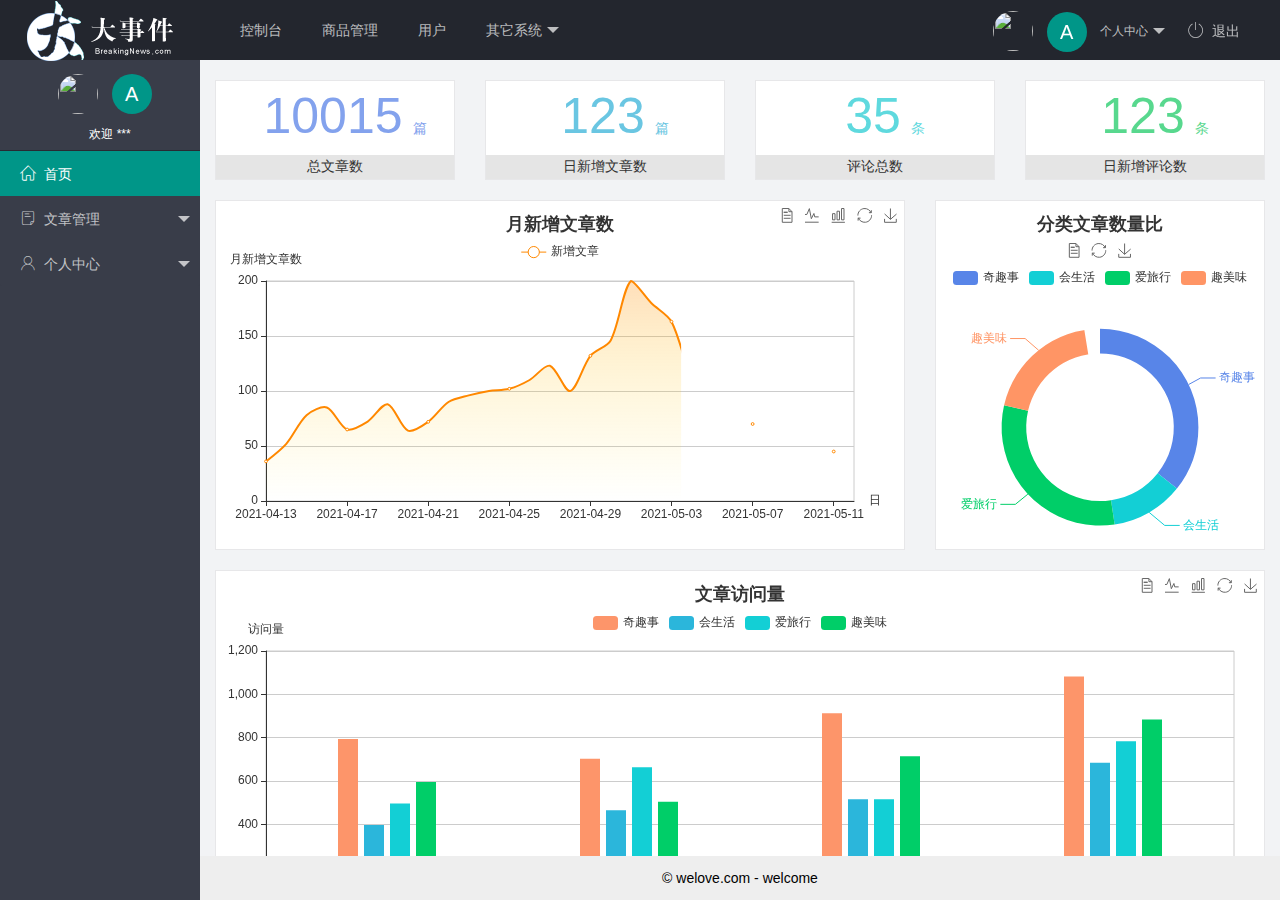
==== commit 46ee3d87: "user over" ====
--- a/index.html
+++ b/index.html
@@ -43,8 +43,8 @@
                     </a>
                     <dl class="layui-nav-child">
                         <dd><a href="/user/user_info.html" target="fm">基本资料</a></dd>
-                        <dd><a href="">更换头像</a></dd>
-                        <dd><a href="">重置密码</a></dd>
+                        <dd><a href="/user/user_avatar.html" target="fm">更换头像</a></dd>
+                        <dd><a href="/user/user_pwd.html" target="fm">重置密码</a></dd>
                     </dl>
                 </li>
                 <li class="layui-nav-item"><a href="javascript:;" id="btn-logout"><span
@@ -77,8 +77,9 @@
                         <dl class="layui-nav-child">
                             <dd><a href="/user/user_info.html" target="fm"><i
                                         class="layui-icon layui-icon-app"></i>基本资料</a></dd>
-                            <dd><a href="javascript:;"><i class="layui-icon layui-icon-app"></i>更换头像</a></dd>
-                            <dd><a href="javascript:;"><i class="layui-icon layui-icon-app"></i>重置密码</a></dd>
+                            <dd><a href="/user/user_avatar.html" target="fm"><i class="layui-icon layui-icon-app"></i>更换头像</a></dd>
+                            <dd><a href="/user/user_pwd.html" target="fm"><i
+                                        class="layui-icon layui-icon-app"></i>重置密码</a></dd>
                         </dl>
                     </li>
                 </ul>
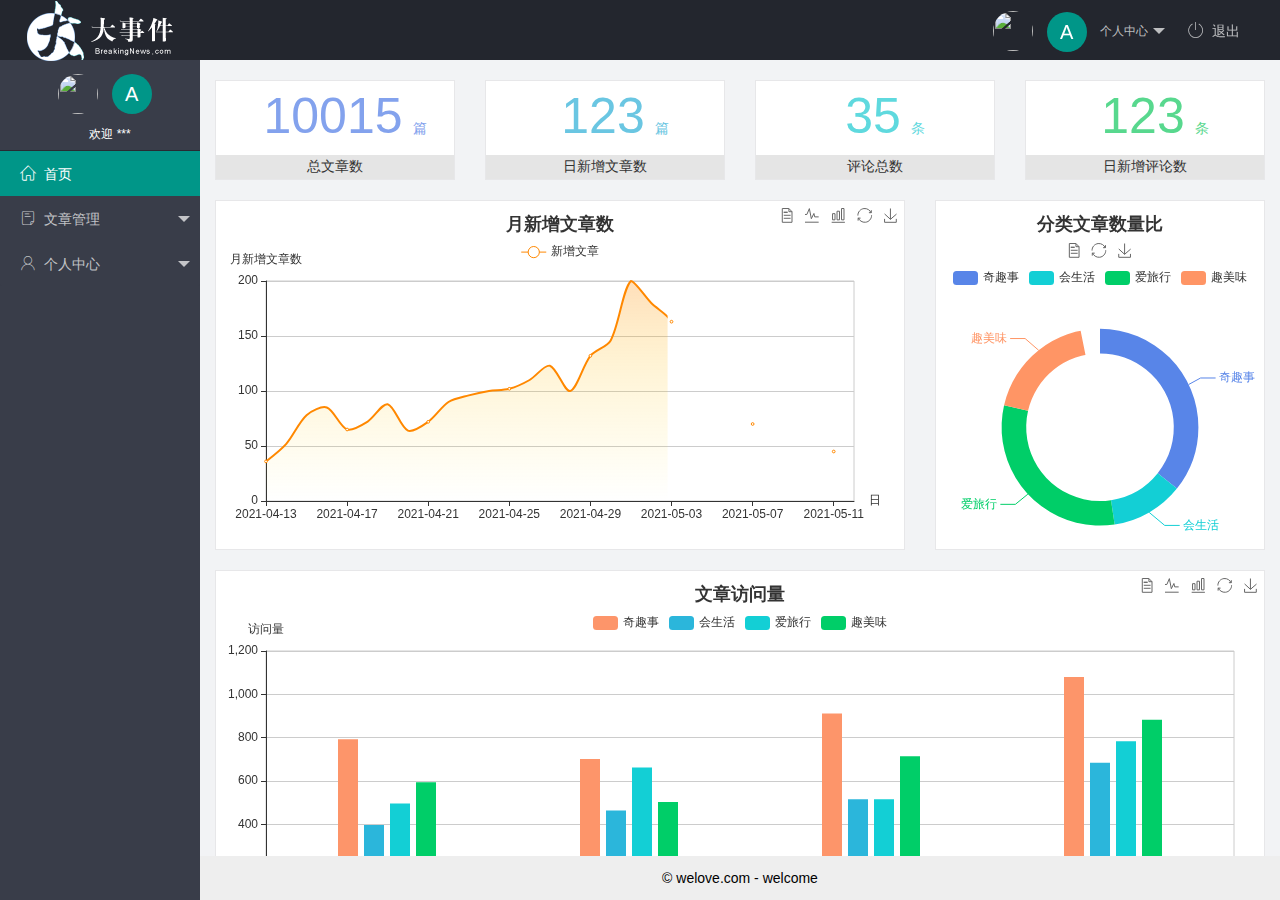
==== commit 3e2227cc: "article over" ====
--- a/index.html
+++ b/index.html
@@ -2,26 +2,26 @@
 <html lang="en">
 
 <head>
-    <meta charset="UTF-8">
-    <meta name="viewport" content="width=device-width, initial-scale=1.0">
-    <title>后台首页</title>
-    <!-- <link rel="icon" href="favicon.ico"> -->
-    <link rel="stylesheet" href="/assets/lib/layui/css/layui.css">
-    <link rel="stylesheet" href="/assets/fonts/iconfont.css">
-    <link rel="stylesheet" href="/assets/css/index.css">
-    <script src="/assets/lib/jquery.js"></script>
-    <script src="/assets/js/baseAjax.js"></script>
-    <script src="/assets/js/index.js"></script>
+  <meta charset="UTF-8">
+  <meta name="viewport" content="width=device-width, initial-scale=1.0">
+  <title>后台首页</title>
+  <!-- <link rel="icon" href="favicon.ico"> -->
+  <link rel="stylesheet" href="/assets/lib/layui/css/layui.css">
+  <link rel="stylesheet" href="/assets/fonts/iconfont.css">
+  <link rel="stylesheet" href="/assets/css/index.css">
+  <script src="/assets/lib/jquery.js"></script>
+  <script src="/assets/js/baseAjax.js"></script>
+  <script src="/assets/js/index.js"></script>
 </head>
 
 <body class="layui-layout-body">
-    <div class="layui-layout layui-layout-admin">
-        <div class="layui-header">
-            <div class="layui-logo">
-                <img src="/assets/images/logo.png" alt="">
-            </div>
-            <!-- 头部区域（可配合layui已有的水平导航） -->
-            <ul class="layui-nav layui-layout-left">
+  <div class="layui-layout layui-layout-admin">
+    <div class="layui-header">
+      <div class="layui-logo">
+        <img src="/assets/images/logo.png" alt="">
+      </div>
+      <!-- 头部区域（可配合layui已有的水平导航） -->
+      <!-- <ul class="layui-nav layui-layout-left">
                 <li class="layui-nav-item"><a href="">控制台</a></li>
                 <li class="layui-nav-item"><a href="">商品管理</a></li>
                 <li class="layui-nav-item"><a href="">用户</a></li>
@@ -33,72 +33,70 @@
                         <dd><a href="">授权管理</a></dd>
                     </dl>
                 </li>
-            </ul>
-            <ul class="layui-nav layui-layout-right">
-                <li class="layui-nav-item">
-                    <a href="javascript:;" class="userinfo">
-                        <img src="http://t.cn/RCzsdCq" class="layui-nav-img" />
-                        <span class="text-avatar">A</span>
-                        个人中心
-                    </a>
-                    <dl class="layui-nav-child">
-                        <dd><a href="/user/user_info.html" target="fm">基本资料</a></dd>
-                        <dd><a href="/user/user_avatar.html" target="fm">更换头像</a></dd>
-                        <dd><a href="/user/user_pwd.html" target="fm">重置密码</a></dd>
-                    </dl>
-                </li>
-                <li class="layui-nav-item"><a href="javascript:;" id="btn-logout"><span
-                            class="iconfont icon-tuichu"></span>退出</a></li>
-            </ul>
+            </ul> -->
+      <ul class="layui-nav layui-layout-right">
+        <li class="layui-nav-item">
+          <a href="javascript:;" class="userinfo">
+            <img src="http://t.cn/RCzsdCq" class="layui-nav-img" />
+            <span class="text-avatar">A</span>
+            个人中心
+          </a>
+          <dl class="layui-nav-child">
+            <dd><a href="/user/user_info.html" target="fm">基本资料</a></dd>
+            <dd><a href="/user/user_avatar.html" target="fm">更换头像</a></dd>
+            <dd><a href="/user/user_pwd.html" target="fm">重置密码</a></dd>
+          </dl>
+        </li>
+        <li class="layui-nav-item"><a href="javascript:;" id="btn-logout"><span
+              class="iconfont icon-tuichu"></span>退出</a></li>
+      </ul>
+    </div>
+
+    <div class="layui-side layui-bg-black">
+      <div class="layui-side-scroll">
+        <div class="userinfo">
+          <img src="http://t.cn/RCzsdCq" class="layui-nav-img" />
+          <span class="text-avatar">A</span>
+          <div id="welcome">欢迎 ***</div>
         </div>
+        <!-- 左侧导航区域（可配合layui已有的垂直导航） -->
+        <ul class="layui-nav layui-nav-tree" lay-shrink="all" lay-filter="test">
+          <li class="layui-nav-item layui-this">
+            <a href="/home/dashboard.html" target="fm"><span class="iconfont icon-home"></span>首页</a>
+          </li>
+          <li class="layui-nav-item">
+            <a href="javascript:;"><span class="iconfont icon-16"></span>文章管理</a>
+            <dl class="layui-nav-child">
+              <dd><a href="/article/art_cate.html" target="fm"><i class="layui-icon layui-icon-app"></i>文章类别</a></dd>
+              <dd><a href="/article/art_list.html" target="fm" id="art_list_link"><i class="layui-icon layui-icon-app"></i>文章列表</a></dd>
+              <dd><a href="/article/art_pub.html" target="fm"><i class="layui-icon layui-icon-app"></i>发布文章</a></dd>
+            </dl>
+          </li>
+          <li class="layui-nav-item">
+            <a href="javascript:;"><span class="iconfont icon-user"></span>个人中心</a>
+            <dl class="layui-nav-child">
+              <dd><a href="/user/user_info.html" target="fm"><i class="layui-icon layui-icon-app"></i>基本资料</a></dd>
+              <dd><a href="/user/user_avatar.html" target="fm"><i class="layui-icon layui-icon-app"></i>更换头像</a></dd>
+              <dd><a href="/user/user_pwd.html" target="fm"><i class="layui-icon layui-icon-app"></i>重置密码</a></dd>
+            </dl>
+          </li>
+        </ul>
+      </div>
+    </div>
 
-        <div class="layui-side layui-bg-black">
-            <div class="layui-side-scroll">
-                <div class="userinfo">
-                    <img src="http://t.cn/RCzsdCq" class="layui-nav-img" />
-                    <span class="text-avatar">A</span>
-                    <div id="welcome">欢迎 ***</div>
-                </div>
-                <!-- 左侧导航区域（可配合layui已有的垂直导航） -->
-                <ul class="layui-nav layui-nav-tree" lay-shrink="all" lay-filter="test">
-                    <li class="layui-nav-item layui-this">
-                        <a href="/home/dashboard.html" target="fm"><span class="iconfont icon-home"></span>首页</a>
-                    </li>
-                    <li class="layui-nav-item">
-                        <a href="javascript:;"><span class="iconfont icon-16"></span>文章管理</a>
-                        <dl class="layui-nav-child">
-                            <dd><a href="javascript:;"><i class="layui-icon layui-icon-app"></i>文章类别</a></dd>
-                            <dd><a href="javascript:;"><i class="layui-icon layui-icon-app"></i>文章列表</a></dd>
-                            <dd><a href="javascript:;"><i class="layui-icon layui-icon-app"></i>发布文章</a></dd>
-                        </dl>
-                    </li>
-                    <li class="layui-nav-item">
-                        <a href="javascript:;"><span class="iconfont icon-user"></span>个人中心</a>
-                        <dl class="layui-nav-child">
-                            <dd><a href="/user/user_info.html" target="fm"><i
-                                        class="layui-icon layui-icon-app"></i>基本资料</a></dd>
-                            <dd><a href="/user/user_avatar.html" target="fm"><i class="layui-icon layui-icon-app"></i>更换头像</a></dd>
-                            <dd><a href="/user/user_pwd.html" target="fm"><i
-                                        class="layui-icon layui-icon-app"></i>重置密码</a></dd>
-                        </dl>
-                    </li>
-                </ul>
-            </div>
-        </div>
+    <div class="layui-body">
+      <!-- 内容主体区域 -->
+      <iframe name="fm" src="/home/dashboard.html" frameborder="0">
 
-        <div class="layui-body">
-            <!-- 内容主体区域 -->
-            <iframe name="fm" src="/home/dashboard.html" frameborder="0">
+      </iframe>
+    </div>
 
-            </iframe>
-        </div>
-
-        <div class="layui-footer">
-            <!-- 底部固定区域 -->
-            © welove.com - welcome
-        </div>
+    <div class="layui-footer">
+      <!-- 底部固定区域 -->
+      © welove.com - welcome
     </div>
-    <script src="/assets/lib/layui/layui.all.js"></script>
+  </div>
+  <script src="/assets/lib/layui/layui.all.js"></script>
 
 </body>
 
